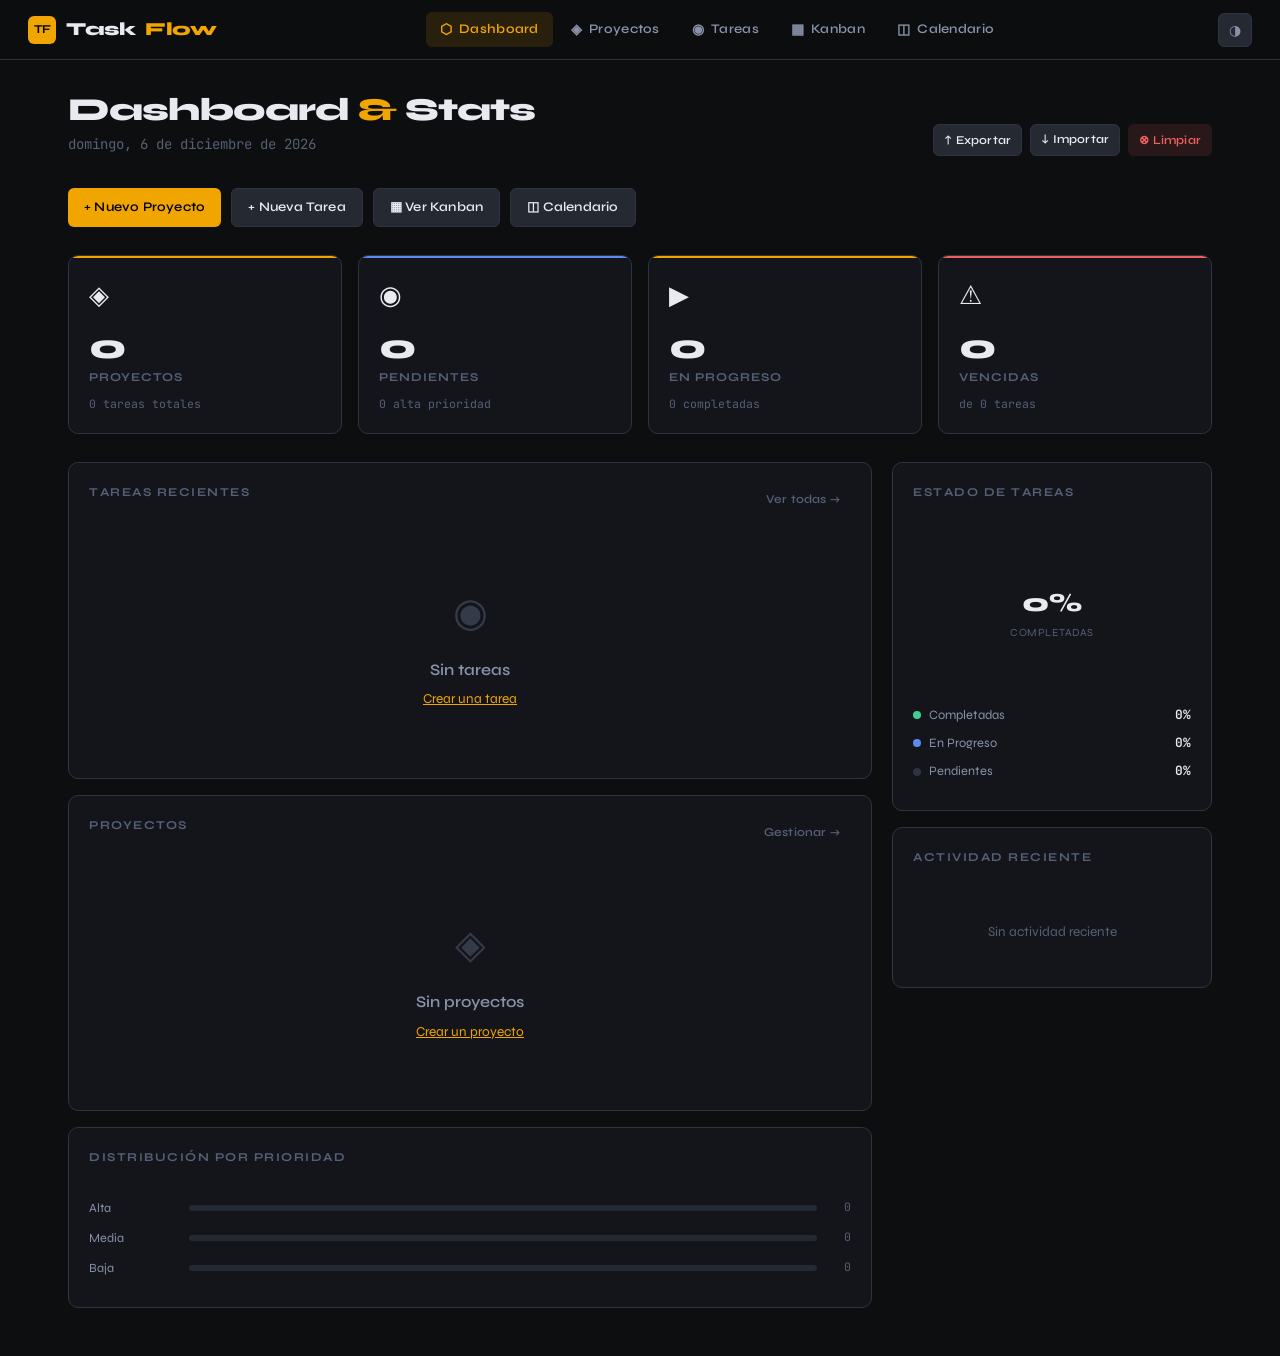
==== index.html @ 57b2a339 "Taskflow 1.0" ====
<!DOCTYPE html>
<html lang="es">
<head>
  <meta charset="UTF-8">
  <meta name="viewport" content="width=device-width, initial-scale=1.0">
  <title>TaskFlow — Dashboard</title>
  <link rel="stylesheet" href="taskflow.css">
  <style>
    .stat-grid { display: grid; grid-template-columns: repeat(4, 1fr); gap: 16px; margin-bottom: 28px; }
    .stat-card {
      background: var(--bg-1);
      border: 1px solid var(--border);
      border-radius: var(--radius);
      padding: 20px;
      position: relative;
      overflow: hidden;
      transition: border-color var(--transition), transform var(--transition);
      cursor: default;
    }
    .stat-card:hover { border-color: var(--border-light); transform: translateY(-2px); }
    .stat-card::before {
      content: '';
      position: absolute;
      top: 0; left: 0; right: 0;
      height: 2px;
    }
    .stat-card.accent::before { background: var(--accent); }
    .stat-card.green::before { background: var(--green); }
    .stat-card.blue::before { background: var(--blue); }
    .stat-card.red::before { background: var(--red); }
    .stat-icon {
      font-size: 1.6rem;
      margin-bottom: 12px;
      display: block;
    }
    .stat-value {
      font-size: 2.2rem;
      font-weight: 800;
      line-height: 1;
      margin-bottom: 4px;
      letter-spacing: -1px;
    }
    .stat-label {
      font-size: 0.75rem;
      color: var(--text-muted);
      text-transform: uppercase;
      letter-spacing: 1px;
      font-weight: 700;
    }
    .stat-sub {
      font-family: var(--font-mono);
      font-size: 0.72rem;
      color: var(--text-muted);
      margin-top: 8px;
    }

    .dashboard-grid {
      display: grid;
      grid-template-columns: 1fr 320px;
      gap: 20px;
      align-items: start;
    }

    .project-item {
      display: flex;
      align-items: center;
      gap: 14px;
      padding: 14px 0;
      border-bottom: 1px solid var(--border);
      cursor: pointer;
      transition: all var(--transition);
      border-radius: var(--radius-sm);
    }
    .project-item:last-child { border-bottom: none; }
    .project-item:hover .project-name { color: var(--accent); }

    .proj-dot {
      width: 10px; height: 10px;
      border-radius: 50%;
      flex-shrink: 0;
    }

    .project-info { flex: 1; min-width: 0; }
    .project-name { font-size: 0.9rem; font-weight: 600; margin-bottom: 6px; }
    .project-meta { display: flex; align-items: center; gap: 10px; }
    .project-pct {
      font-family: var(--font-mono);
      font-size: 0.78rem;
      font-weight: 500;
      color: var(--accent);
      flex-shrink: 0;
    }

    .activity-item {
      display: flex;
      gap: 12px;
      padding: 10px 0;
      border-bottom: 1px solid var(--border);
    }
    .activity-item:last-child { border-bottom: none; }
    .activity-dot {
      width: 7px; height: 7px;
      border-radius: 50%;
      background: var(--accent);
      margin-top: 6px;
      flex-shrink: 0;
    }
    .activity-dot.task { background: var(--blue); }
    .activity-dot.project { background: var(--green); }
    .activity-msg { font-size: 0.82rem; color: var(--text-secondary); flex: 1; }
    .activity-time { font-size: 0.72rem; font-family: var(--font-mono); color: var(--text-muted); margin-top: 2px; }

    .task-row {
      display: flex;
      align-items: center;
      gap: 12px;
      padding: 11px 14px;
      border-radius: var(--radius-sm);
      background: var(--bg-2);
      border: 1px solid var(--border);
      margin-bottom: 8px;
      cursor: pointer;
      transition: all var(--transition);
      text-decoration: none;
    }
    .task-row:hover { border-color: var(--border-light); background: var(--bg-3); }
    .task-row-title { font-size: 0.85rem; font-weight: 500; flex: 1; color: var(--text-primary); }
    .task-check {
      width: 16px; height: 16px;
      border: 2px solid var(--border-light);
      border-radius: 4px;
      flex-shrink: 0;
      cursor: pointer;
      transition: all var(--transition);
      background: none;
      display: flex; align-items: center; justify-content: center;
    }
    .task-check.done { background: var(--green); border-color: var(--green); color: #000; font-size: 0.6rem; }

    .donut-wrap {
      position: relative;
      display: flex;
      align-items: center;
      justify-content: center;
      margin: 12px auto;
    }
    .donut-center {
      position: absolute;
      text-align: center;
    }
    .donut-pct { font-size: 1.6rem; font-weight: 800; }
    .donut-sublabel { font-size: 0.68rem; color: var(--text-muted); text-transform: uppercase; letter-spacing: 0.5px; }

    .legend-item {
      display: flex;
      align-items: center;
      gap: 8px;
      font-size: 0.8rem;
      color: var(--text-secondary);
      margin-bottom: 8px;
    }
    .legend-dot { width: 8px; height: 8px; border-radius: 50%; flex-shrink: 0; }
    .legend-val { margin-left: auto; font-family: var(--font-mono); font-weight: 600; color: var(--text-primary); }

    .quick-actions {
      display: flex;
      gap: 10px;
      flex-wrap: wrap;
      margin-bottom: 28px;
    }

    .section-title {
      font-size: 0.75rem;
      font-weight: 700;
      letter-spacing: 1.5px;
      text-transform: uppercase;
      color: var(--text-muted);
      margin-bottom: 14px;
    }

    .bar-row {
      display: flex;
      align-items: center;
      gap: 10px;
      margin-bottom: 10px;
    }
    .bar-label { font-size: 0.78rem; color: var(--text-secondary); width: 90px; flex-shrink: 0; }
    .bar-track { flex: 1; height: 6px; background: var(--bg-3); border-radius: 100px; overflow: hidden; }
    .bar-fill { height: 100%; border-radius: 100px; transition: width 0.6s cubic-bezier(0.4,0,0.2,1); }
    .bar-val { font-size: 0.72rem; font-family: var(--font-mono); color: var(--text-muted); width: 24px; text-align: right; flex-shrink: 0; }

    @media (max-width: 900px) {
      .stat-grid { grid-template-columns: 1fr 1fr; }
      .dashboard-grid { grid-template-columns: 1fr; }
    }
    @media (max-width: 500px) {
      .stat-grid { grid-template-columns: 1fr; }
    }
  </style>
</head>
<body>
  <div id="navWrap"></div>

  <main class="main">
    <div class="container">
      <!-- Header -->
      <div class="page-header">
        <div>
          <h1 class="page-title">Dashboard <span>&</span> Stats</h1>
          <p class="page-subtitle" id="dateLabel"></p>
        </div>
        <div class="flex gap-8">
          <button class="btn btn-secondary btn-sm" id="exportBtn">↑ Exportar</button>
          <label class="btn btn-secondary btn-sm" style="cursor:pointer">↓ Importar<input type="file" id="importInput" accept=".json" class="hidden"></label>
          <button class="btn btn-danger btn-sm" id="clearBtn">⊗ Limpiar</button>
        </div>
      </div>

      <!-- Quick Actions -->
      <div class="quick-actions">
        <a href="projects.html" class="btn btn-primary">+ Nuevo Proyecto</a>
        <a href="tasks.html" class="btn btn-secondary">+ Nueva Tarea</a>
        <a href="kanban.html" class="btn btn-secondary">▦ Ver Kanban</a>
        <a href="calendar.html" class="btn btn-secondary">◫ Calendario</a>
      </div>

      <!-- Stats row -->
      <div class="stat-grid" id="statGrid"></div>

      <!-- Main Grid -->
      <div class="dashboard-grid">
        <!-- Left column -->
        <div>
          <!-- Active Tasks -->
          <div class="card mb-16">
            <div class="card-header">
              <span class="section-title">Tareas Recientes</span>
              <a href="tasks.html" class="btn btn-ghost btn-sm">Ver todas →</a>
            </div>
            <div id="tasksList"></div>
          </div>

          <!-- Projects Progress -->
          <div class="card mb-16">
            <div class="card-header">
              <span class="section-title">Proyectos</span>
              <a href="projects.html" class="btn btn-ghost btn-sm">Gestionar →</a>
            </div>
            <div id="projectsList"></div>
          </div>

          <!-- Stats by Priority -->
          <div class="card">
            <div class="card-header">
              <span class="section-title">Distribución por Prioridad</span>
            </div>
            <div id="priorityBars"></div>
          </div>
        </div>

        <!-- Right column -->
        <div>
          <!-- Donut chart -->
          <div class="card mb-16">
            <div class="card-header">
              <span class="section-title">Estado de Tareas</span>
            </div>
            <div class="donut-wrap" id="donutWrap">
              <svg width="160" height="160" id="donutSvg"></svg>
              <div class="donut-center">
                <div class="donut-pct" id="donutPct">0%</div>
                <div class="donut-sublabel">completadas</div>
              </div>
            </div>
            <div id="donutLegend"></div>
          </div>

          <!-- Activity feed -->
          <div class="card">
            <div class="card-header">
              <span class="section-title">Actividad Reciente</span>
            </div>
            <div id="activityFeed"></div>
          </div>
        </div>
      </div>
    </div>
  </main>

  <script src="taskflow.js"></script>
  <script>
    // ── Date ─────────────────────────────────────────────────────────────────
    document.getElementById('dateLabel').textContent =
      new Date().toLocaleDateString('es-MX', { weekday: 'long', year: 'numeric', month: 'long', day: 'numeric' });

    // ── Render Stats ─────────────────────────────────────────────────────────
    function renderStats() {
      const s = TF.getStats();
      const cards = [
        { icon: '◈', value: s.totalProjects, label: 'Proyectos', sub: `${s.totalTasks} tareas totales`, cls: 'accent' },
        { icon: '◉', value: s.pending, label: 'Pendientes', sub: `${s.highPriority} alta prioridad`, cls: 'blue' },
        { icon: '▶', value: s.progress, label: 'En Progreso', sub: `${s.done} completadas`, cls: 'accent' },
        { icon: '⚠', value: s.overdue, label: 'Vencidas', sub: `de ${s.totalTasks} tareas`, cls: 'red' },
      ];
      document.getElementById('statGrid').innerHTML = cards.map(c => `
        <div class="stat-card ${c.cls} fade-in">
          <span class="stat-icon">${c.icon}</span>
          <div class="stat-value">${c.value}</div>
          <div class="stat-label">${c.label}</div>
          <div class="stat-sub">${c.sub}</div>
        </div>
      `).join('');
    }

    // ── Render Donut ─────────────────────────────────────────────────────────
    function renderDonut() {
      const s = TF.getStats();
      const total = s.totalTasks;
      const segments = [
        { val: s.done, color: '#3ecf8e', label: 'Completadas' },
        { val: s.progress, color: '#5b8af0', label: 'En Progreso' },
        { val: s.pending, color: '#2e3340', label: 'Pendientes' },
      ];
      const pct = total ? Math.round((s.done / total) * 100) : 0;
      document.getElementById('donutPct').textContent = pct + '%';

      const svg = document.getElementById('donutSvg');
      const cx = 80, cy = 80, r = 60, stroke = 24;
      const circumference = 2 * Math.PI * r;
      let offset = -circumference * 0.25;
      let paths = '';

      segments.forEach(seg => {
        const frac = total ? seg.val / total : 0;
        const dash = frac * circumference;
        paths += `<circle cx="${cx}" cy="${cy}" r="${r}" fill="none" stroke="${seg.color}" stroke-width="${stroke}"
          stroke-dasharray="${dash} ${circumference - dash}" stroke-dashoffset="${-offset}"
          style="transition: stroke-dasharray 0.6s ease"/>`;
        offset += dash;
      });

      svg.innerHTML = paths + `<circle cx="${cx}" cy="${cy}" r="${r - stroke/2 - 2}" fill="var(--bg-1)"/>`;

      document.getElementById('donutLegend').innerHTML = segments.map(s => `
        <div class="legend-item">
          <span class="legend-dot" style="background:${s.color}"></span>
          <span>${s.label}</span>
          <span class="legend-val">${total ? Math.round((segments.find(x=>x.label===s.label).val/total)*100) : 0}%</span>
        </div>
      `).join('');
    }

    // ── Render Projects ───────────────────────────────────────────────────────
    function renderProjects() {
      const projects = TF.getProjects();
      const el = document.getElementById('projectsList');
      if (!projects.length) {
        el.innerHTML = `<div class="empty-state"><div class="empty-state-icon">◈</div><h3>Sin proyectos</h3><p><a href="projects.html" style="color:var(--accent)">Crear un proyecto</a></p></div>`;
        return;
      }
      el.innerHTML = projects.slice(0, 6).map(p => {
        const pct = TF.getProjectProgress(p.id);
        const tasks = TF.getTasksByProject(p.id);
        return `
          <div class="project-item" onclick="location.href='tasks.html?project=${p.id}'">
            <span class="proj-dot" style="background:${p.color}"></span>
            <div class="project-info">
              <div class="project-name">${p.name}</div>
              <div class="progress-bar"><div class="progress-fill" style="width:${pct}%;background:${p.color}"></div></div>
              <div class="project-meta" style="margin-top:4px">
                <span class="text-muted" style="font-size:0.72rem;font-family:var(--font-mono)">${tasks.length} tarea${tasks.length !== 1 ? 's' : ''}</span>
              </div>
            </div>
            <span class="project-pct">${pct}%</span>
          </div>`;
      }).join('');
    }

    // ── Render Tasks ─────────────────────────────────────────────────────────
    function renderTasks() {
      const tasks = TF.getTasks().slice(-8).reverse();
      const el = document.getElementById('tasksList');
      if (!tasks.length) {
        el.innerHTML = `<div class="empty-state"><div class="empty-state-icon">◉</div><h3>Sin tareas</h3><p><a href="tasks.html" style="color:var(--accent)">Crear una tarea</a></p></div>`;
        return;
      }
      el.innerHTML = tasks.map(t => {
        const done = t.status === 'done';
        const overdue = TF.isOverdue(t);
        return `
          <div class="task-row" onclick="location.href='tasks.html'">
            <div class="task-check ${done ? 'done' : ''}" onclick="toggleTask(event,'${t.id}')">${done ? '✓' : ''}</div>
            <span class="task-row-title" style="${done ? 'text-decoration:line-through;color:var(--text-muted)' : ''}">${t.title}</span>
            <span class="badge ${TF.priorityClass[t.priority]}">${TF.priorityLabel[t.priority]}</span>
            ${overdue ? '<span style="font-size:0.72rem;color:var(--red)">⚠ Vencida</span>' : ''}
          </div>`;
      }).join('');
    }

    // ── Render Priority Bars ─────────────────────────────────────────────────
    function renderPriorityBars() {
      const tasks = TF.getTasks();
      const total = tasks.length || 1;
      const high = tasks.filter(t => t.priority === 'high').length;
      const medium = tasks.filter(t => t.priority === 'medium').length;
      const low = tasks.filter(t => t.priority === 'low').length;
      const bars = [
        { label: 'Alta', val: high, color: 'var(--red)' },
        { label: 'Media', val: medium, color: 'var(--accent)' },
        { label: 'Baja', val: low, color: 'var(--green)' },
      ];
      document.getElementById('priorityBars').innerHTML = bars.map(b => `
        <div class="bar-row">
          <span class="bar-label">${b.label}</span>
          <div class="bar-track"><div class="bar-fill" style="width:${Math.round(b.val/total*100)}%;background:${b.color}"></div></div>
          <span class="bar-val">${b.val}</span>
        </div>
      `).join('');
    }

    // ── Render Activity ───────────────────────────────────────────────────────
    function renderActivity() {
      const activity = TF.getActivity().slice(0, 10);
      const el = document.getElementById('activityFeed');
      if (!activity.length) {
        el.innerHTML = `<div class="empty-state" style="padding:24px"><p>Sin actividad reciente</p></div>`;
        return;
      }
      el.innerHTML = activity.map(a => `
        <div class="activity-item">
          <span class="activity-dot ${a.type}"></span>
          <div>
            <div class="activity-msg">${a.message}</div>
            <div class="activity-time">${TF.timeAgo(a.timestamp)}</div>
          </div>
        </div>
      `).join('');
    }

    // ── Toggle Task ───────────────────────────────────────────────────────────
    function toggleTask(e, id) {
      e.stopPropagation();
      const task = TF.getTask(id);
      if (!task) return;
      TF.updateTask(id, { status: task.status === 'done' ? 'pending' : 'done' });
      renderAll();
    }

    // ── Export / Import ───────────────────────────────────────────────────────
    document.getElementById('exportBtn').addEventListener('click', () => {
      const blob = new Blob([TF.exportData()], { type: 'application/json' });
      const a = document.createElement('a');
      a.href = URL.createObjectURL(blob);
      a.download = `taskflow-${new Date().toISOString().split('T')[0]}.json`;
      a.click();
      showToast('Datos exportados', 'success');
    });

    document.getElementById('importInput').addEventListener('change', (e) => {
      const file = e.target.files[0];
      if (!file) return;
      const reader = new FileReader();
      reader.onload = (ev) => {
        try {
          TF.importData(ev.target.result);
          renderAll();
          showToast('Datos importados correctamente', 'success');
        } catch {
          showToast('Error al importar el archivo', 'error');
        }
      };
      reader.readAsText(file);
      e.target.value = '';
    });

    document.getElementById('clearBtn').addEventListener('click', async () => {
      const ok = await confirmDialog('Limpiar todos los datos', '¿Estás seguro? Esta acción no se puede deshacer.');
      if (!ok) return;
      TF.clearAll();
      renderAll();
      showToast('Datos eliminados', 'info');
    });

    // ── Render All ────────────────────────────────────────────────────────────
    function renderAll() {
      renderStats();
      renderDonut();
      renderProjects();
      renderTasks();
      renderPriorityBars();
      renderActivity();
    }

    renderAll();
  </script>
</body>
</html>
---- taskflow.css ----
@import url('https://fonts.googleapis.com/css2?family=Syne:wght@400;500;600;700;800&family=JetBrains+Mono:wght@300;400;500&display=swap');

:root {
  --bg-0: #0d0e10;
  --bg-1: #13151a;
  --bg-2: #1c1f27;
  --bg-3: #252932;
  --bg-4: #2e3340;
  --border: #2e3340;
  --border-light: #3d4455;
  --text-primary: #e8eaf0;
  --text-secondary: #8891a8;
  --text-muted: #555f75;
  --accent: #f0a500;
  --accent-dim: rgba(240,165,0,0.12);
  --accent-hover: #f5b830;
  --green: #3ecf8e;
  --green-dim: rgba(62,207,142,0.12);
  --red: #f06060;
  --red-dim: rgba(240,96,96,0.12);
  --blue: #5b8af0;
  --blue-dim: rgba(91,138,240,0.12);
  --purple: #a78bfa;
  --purple-dim: rgba(167,139,250,0.12);
  --radius: 10px;
  --radius-sm: 6px;
  --shadow: 0 4px 24px rgba(0,0,0,0.4);
  --shadow-sm: 0 2px 8px rgba(0,0,0,0.3);
  --transition: 0.18s cubic-bezier(0.4,0,0.2,1);
  --font-display: 'Syne', sans-serif;
  --font-mono: 'JetBrains Mono', monospace;
  --nav-h: 60px;
}

*, *::before, *::after { box-sizing: border-box; margin: 0; padding: 0; }

html { font-size: 16px; scroll-behavior: smooth; }

body {
  font-family: var(--font-display);
  background: var(--bg-0);
  color: var(--text-primary);
  min-height: 100vh;
  line-height: 1.6;
  overflow-x: hidden;
}

/* ─── NAV ─── */
.nav {
  position: fixed;
  top: 0; left: 0; right: 0;
  height: var(--nav-h);
  background: rgba(13,14,16,0.92);
  backdrop-filter: blur(12px);
  border-bottom: 1px solid var(--border);
  display: flex;
  align-items: center;
  justify-content: space-between;
  padding: 0 28px;
  z-index: 100;
  gap: 16px;
}

.nav-logo {
  font-size: 1.15rem;
  font-weight: 800;
  letter-spacing: -0.5px;
  display: flex;
  align-items: center;
  gap: 10px;
  text-decoration: none;
  color: var(--text-primary);
  flex-shrink: 0;
}

.nav-logo span { color: var(--accent); }

.nav-logo-icon {
  width: 28px; height: 28px;
  background: var(--accent);
  border-radius: 6px;
  display: flex; align-items: center; justify-content: center;
  font-size: 0.75rem; color: #000; font-weight: 700;
}

.nav-links {
  display: flex;
  align-items: center;
  gap: 4px;
  list-style: none;
  flex: 1;
  justify-content: center;
}

.nav-links a {
  text-decoration: none;
  font-size: 0.82rem;
  font-weight: 600;
  letter-spacing: 0.3px;
  color: var(--text-secondary);
  padding: 6px 14px;
  border-radius: var(--radius-sm);
  transition: color var(--transition), background var(--transition);
  display: flex;
  align-items: center;
  gap: 7px;
  white-space: nowrap;
}

.nav-links a:hover { color: var(--text-primary); background: var(--bg-3); }
.nav-links a.active { color: var(--accent); background: var(--accent-dim); }

.nav-links a .nav-icon { font-size: 0.9rem; }

.nav-right {
  display: flex;
  align-items: center;
  gap: 10px;
  flex-shrink: 0;
}

.theme-toggle {
  background: var(--bg-3);
  border: 1px solid var(--border);
  color: var(--text-secondary);
  width: 34px; height: 34px;
  border-radius: var(--radius-sm);
  cursor: pointer;
  font-size: 0.9rem;
  transition: all var(--transition);
  display: flex; align-items: center; justify-content: center;
}
.theme-toggle:hover { color: var(--accent); border-color: var(--accent); }

/* ─── MAIN ─── */
.main {
  padding-top: calc(var(--nav-h) + 32px);
  padding-bottom: 48px;
  min-height: 100vh;
}

.container {
  max-width: 1200px;
  margin: 0 auto;
  padding: 0 28px;
}

/* ─── PAGE HEADER ─── */
.page-header {
  margin-bottom: 32px;
  display: flex;
  align-items: flex-end;
  justify-content: space-between;
  gap: 16px;
  flex-wrap: wrap;
}

.page-title {
  font-size: 2rem;
  font-weight: 800;
  letter-spacing: -1px;
  line-height: 1.1;
}

.page-title span { color: var(--accent); }
.page-subtitle { font-size: 0.875rem; color: var(--text-muted); margin-top: 6px; font-family: var(--font-mono); }

/* ─── CARDS ─── */
.card {
  background: var(--bg-1);
  border: 1px solid var(--border);
  border-radius: var(--radius);
  padding: 20px;
  transition: border-color var(--transition);
}

.card:hover { border-color: var(--border-light); }

.card-header {
  display: flex;
  align-items: center;
  justify-content: space-between;
  margin-bottom: 16px;
  gap: 12px;
}

.card-title {
  font-size: 0.8rem;
  font-weight: 700;
  letter-spacing: 1.5px;
  text-transform: uppercase;
  color: var(--text-muted);
}

/* ─── BUTTONS ─── */
.btn {
  display: inline-flex;
  align-items: center;
  gap: 7px;
  padding: 8px 16px;
  border-radius: var(--radius-sm);
  font-family: var(--font-display);
  font-size: 0.82rem;
  font-weight: 600;
  cursor: pointer;
  border: none;
  transition: all var(--transition);
  letter-spacing: 0.2px;
  white-space: nowrap;
  text-decoration: none;
}

.btn-primary {
  background: var(--accent);
  color: #000;
}
.btn-primary:hover { background: var(--accent-hover); transform: translateY(-1px); box-shadow: 0 4px 16px rgba(240,165,0,0.3); }

.btn-secondary {
  background: var(--bg-3);
  color: var(--text-primary);
  border: 1px solid var(--border);
}
.btn-secondary:hover { border-color: var(--border-light); background: var(--bg-4); }

.btn-danger {
  background: var(--red-dim);
  color: var(--red);
  border: 1px solid transparent;
}
.btn-danger:hover { background: var(--red); color: #fff; }

.btn-ghost {
  background: transparent;
  color: var(--text-muted);
  border: 1px solid transparent;
}
.btn-ghost:hover { color: var(--text-primary); background: var(--bg-3); }

.btn-sm { padding: 5px 10px; font-size: 0.75rem; }
.btn-icon { padding: 6px; }

/* ─── BADGES ─── */
.badge {
  display: inline-flex;
  align-items: center;
  gap: 4px;
  padding: 3px 8px;
  border-radius: 100px;
  font-size: 0.72rem;
  font-weight: 700;
  letter-spacing: 0.5px;
  font-family: var(--font-mono);
}

.badge-high { background: var(--red-dim); color: var(--red); }
.badge-medium { background: var(--accent-dim); color: var(--accent); }
.badge-low { background: var(--green-dim); color: var(--green); }
.badge-pending { background: var(--bg-3); color: var(--text-muted); }
.badge-progress { background: var(--blue-dim); color: var(--blue); }
.badge-done { background: var(--green-dim); color: var(--green); }
.badge-blue { background: var(--blue-dim); color: var(--blue); }
.badge-purple { background: var(--purple-dim); color: var(--purple); }

/* ─── FORMS ─── */
.form-group {
  display: flex;
  flex-direction: column;
  gap: 6px;
  margin-bottom: 16px;
}

.form-label {
  font-size: 0.75rem;
  font-weight: 700;
  letter-spacing: 0.8px;
  text-transform: uppercase;
  color: var(--text-muted);
}

.form-input, .form-select, .form-textarea {
  background: var(--bg-2);
  border: 1px solid var(--border);
  border-radius: var(--radius-sm);
  color: var(--text-primary);
  font-family: var(--font-display);
  font-size: 0.88rem;
  padding: 10px 12px;
  transition: border-color var(--transition), box-shadow var(--transition);
  outline: none;
  width: 100%;
}

.form-input:focus, .form-select:focus, .form-textarea:focus {
  border-color: var(--accent);
  box-shadow: 0 0 0 3px rgba(240,165,0,0.1);
}

.form-select { cursor: pointer; }
.form-select option { background: var(--bg-2); }

.form-textarea {
  resize: vertical;
  min-height: 80px;
}

.form-row { display: grid; grid-template-columns: 1fr 1fr; gap: 16px; }
.form-row-3 { display: grid; grid-template-columns: 1fr 1fr 1fr; gap: 16px; }

/* ─── MODAL ─── */
.modal-overlay {
  position: fixed;
  inset: 0;
  background: rgba(0,0,0,0.7);
  backdrop-filter: blur(4px);
  z-index: 200;
  display: flex;
  align-items: center;
  justify-content: center;
  padding: 16px;
  opacity: 0;
  pointer-events: none;
  transition: opacity var(--transition);
}

.modal-overlay.open { opacity: 1; pointer-events: all; }

.modal {
  background: var(--bg-1);
  border: 1px solid var(--border-light);
  border-radius: var(--radius);
  padding: 28px;
  width: 100%;
  max-width: 520px;
  box-shadow: var(--shadow);
  transform: translateY(16px) scale(0.98);
  transition: transform var(--transition);
  max-height: 90vh;
  overflow-y: auto;
}

.modal-overlay.open .modal { transform: translateY(0) scale(1); }

.modal-header {
  display: flex;
  align-items: center;
  justify-content: space-between;
  margin-bottom: 24px;
}

.modal-title { font-size: 1.2rem; font-weight: 700; }
.modal-close {
  background: none; border: none; color: var(--text-muted);
  cursor: pointer; font-size: 1.2rem; padding: 4px;
  transition: color var(--transition);
}
.modal-close:hover { color: var(--text-primary); }

.modal-actions {
  display: flex;
  gap: 10px;
  justify-content: flex-end;
  margin-top: 24px;
  padding-top: 16px;
  border-top: 1px solid var(--border);
}

/* ─── EMPTY STATE ─── */
.empty-state {
  text-align: center;
  padding: 48px 24px;
  color: var(--text-muted);
}
.empty-state-icon { font-size: 2.5rem; margin-bottom: 12px; opacity: 0.5; }
.empty-state h3 { font-size: 1rem; font-weight: 600; margin-bottom: 6px; color: var(--text-secondary); }
.empty-state p { font-size: 0.85rem; }

/* ─── TOAST ─── */
.toast-container {
  position: fixed;
  bottom: 24px;
  right: 24px;
  z-index: 500;
  display: flex;
  flex-direction: column;
  gap: 8px;
}

.toast {
  background: var(--bg-2);
  border: 1px solid var(--border-light);
  border-radius: var(--radius-sm);
  padding: 12px 16px;
  font-size: 0.82rem;
  display: flex;
  align-items: center;
  gap: 10px;
  box-shadow: var(--shadow);
  animation: toastIn 0.2s ease;
  max-width: 300px;
}

.toast.success { border-left: 3px solid var(--green); }
.toast.error { border-left: 3px solid var(--red); }
.toast.info { border-left: 3px solid var(--accent); }

@keyframes toastIn {
  from { transform: translateX(16px); opacity: 0; }
  to { transform: translateX(0); opacity: 1; }
}

/* ─── SCROLLBAR ─── */
::-webkit-scrollbar { width: 5px; height: 5px; }
::-webkit-scrollbar-track { background: var(--bg-0); }
::-webkit-scrollbar-thumb { background: var(--border-light); border-radius: 10px; }
::-webkit-scrollbar-thumb:hover { background: var(--text-muted); }

/* ─── PROGRESS BAR ─── */
.progress-bar {
  height: 4px;
  background: var(--bg-3);
  border-radius: 100px;
  overflow: hidden;
}
.progress-fill {
  height: 100%;
  background: var(--accent);
  border-radius: 100px;
  transition: width 0.5s cubic-bezier(0.4,0,0.2,1);
}

/* ─── CONFIRM DIALOG ─── */
.confirm-overlay {
  position: fixed;
  inset: 0;
  background: rgba(0,0,0,0.7);
  z-index: 300;
  display: flex;
  align-items: center;
  justify-content: center;
  padding: 16px;
  opacity: 0;
  pointer-events: none;
  transition: opacity var(--transition);
}
.confirm-overlay.open { opacity: 1; pointer-events: all; }
.confirm-box {
  background: var(--bg-1);
  border: 1px solid var(--border-light);
  border-radius: var(--radius);
  padding: 24px;
  max-width: 360px;
  width: 100%;
  box-shadow: var(--shadow);
}
.confirm-title { font-size: 1rem; font-weight: 700; margin-bottom: 8px; }
.confirm-msg { font-size: 0.85rem; color: var(--text-secondary); margin-bottom: 20px; }
.confirm-actions { display: flex; gap: 10px; justify-content: flex-end; }

/* ─── UTILITY ─── */
.text-accent { color: var(--accent); }
.text-muted { color: var(--text-muted); }
.text-secondary { color: var(--text-secondary); }
.text-green { color: var(--green); }
.text-red { color: var(--red); }
.mono { font-family: var(--font-mono); }
.flex { display: flex; }
.flex-center { display: flex; align-items: center; }
.flex-between { display: flex; align-items: center; justify-content: space-between; }
.gap-8 { gap: 8px; }
.gap-12 { gap: 12px; }
.gap-16 { gap: 16px; }
.mb-8 { margin-bottom: 8px; }
.mb-16 { margin-bottom: 16px; }
.mb-24 { margin-bottom: 24px; }
.mt-8 { margin-top: 8px; }
.w-full { width: 100%; }
.hidden { display: none !important; }

/* ─── GRID LAYOUTS ─── */
.grid-2 { display: grid; grid-template-columns: 1fr 1fr; gap: 16px; }
.grid-3 { display: grid; grid-template-columns: 1fr 1fr 1fr; gap: 16px; }
.grid-4 { display: grid; grid-template-columns: repeat(4,1fr); gap: 16px; }

/* ─── DIVIDER ─── */
.divider { height: 1px; background: var(--border); margin: 20px 0; }

/* ─── SEARCH ─── */
.search-wrap {
  position: relative;
}
.search-icon {
  position: absolute;
  left: 10px; top: 50%;
  transform: translateY(-50%);
  color: var(--text-muted);
  font-size: 0.85rem;
  pointer-events: none;
}
.search-input {
  padding-left: 32px !important;
}

/* ─── ANIMATIONS ─── */
@keyframes fadeIn {
  from { opacity: 0; transform: translateY(8px); }
  to { opacity: 1; transform: translateY(0); }
}
.fade-in { animation: fadeIn 0.25s ease; }

@keyframes spin {
  to { transform: rotate(360deg); }
}

/* ─── RESPONSIVE ─── */
@media (max-width: 768px) {
  .container { padding: 0 16px; }
  .page-title { font-size: 1.5rem; }
  .grid-2, .grid-3, .grid-4 { grid-template-columns: 1fr; }
  .form-row, .form-row-3 { grid-template-columns: 1fr; }
  .nav-links { display: none; }
  .main { padding-top: calc(var(--nav-h) + 20px); }
}
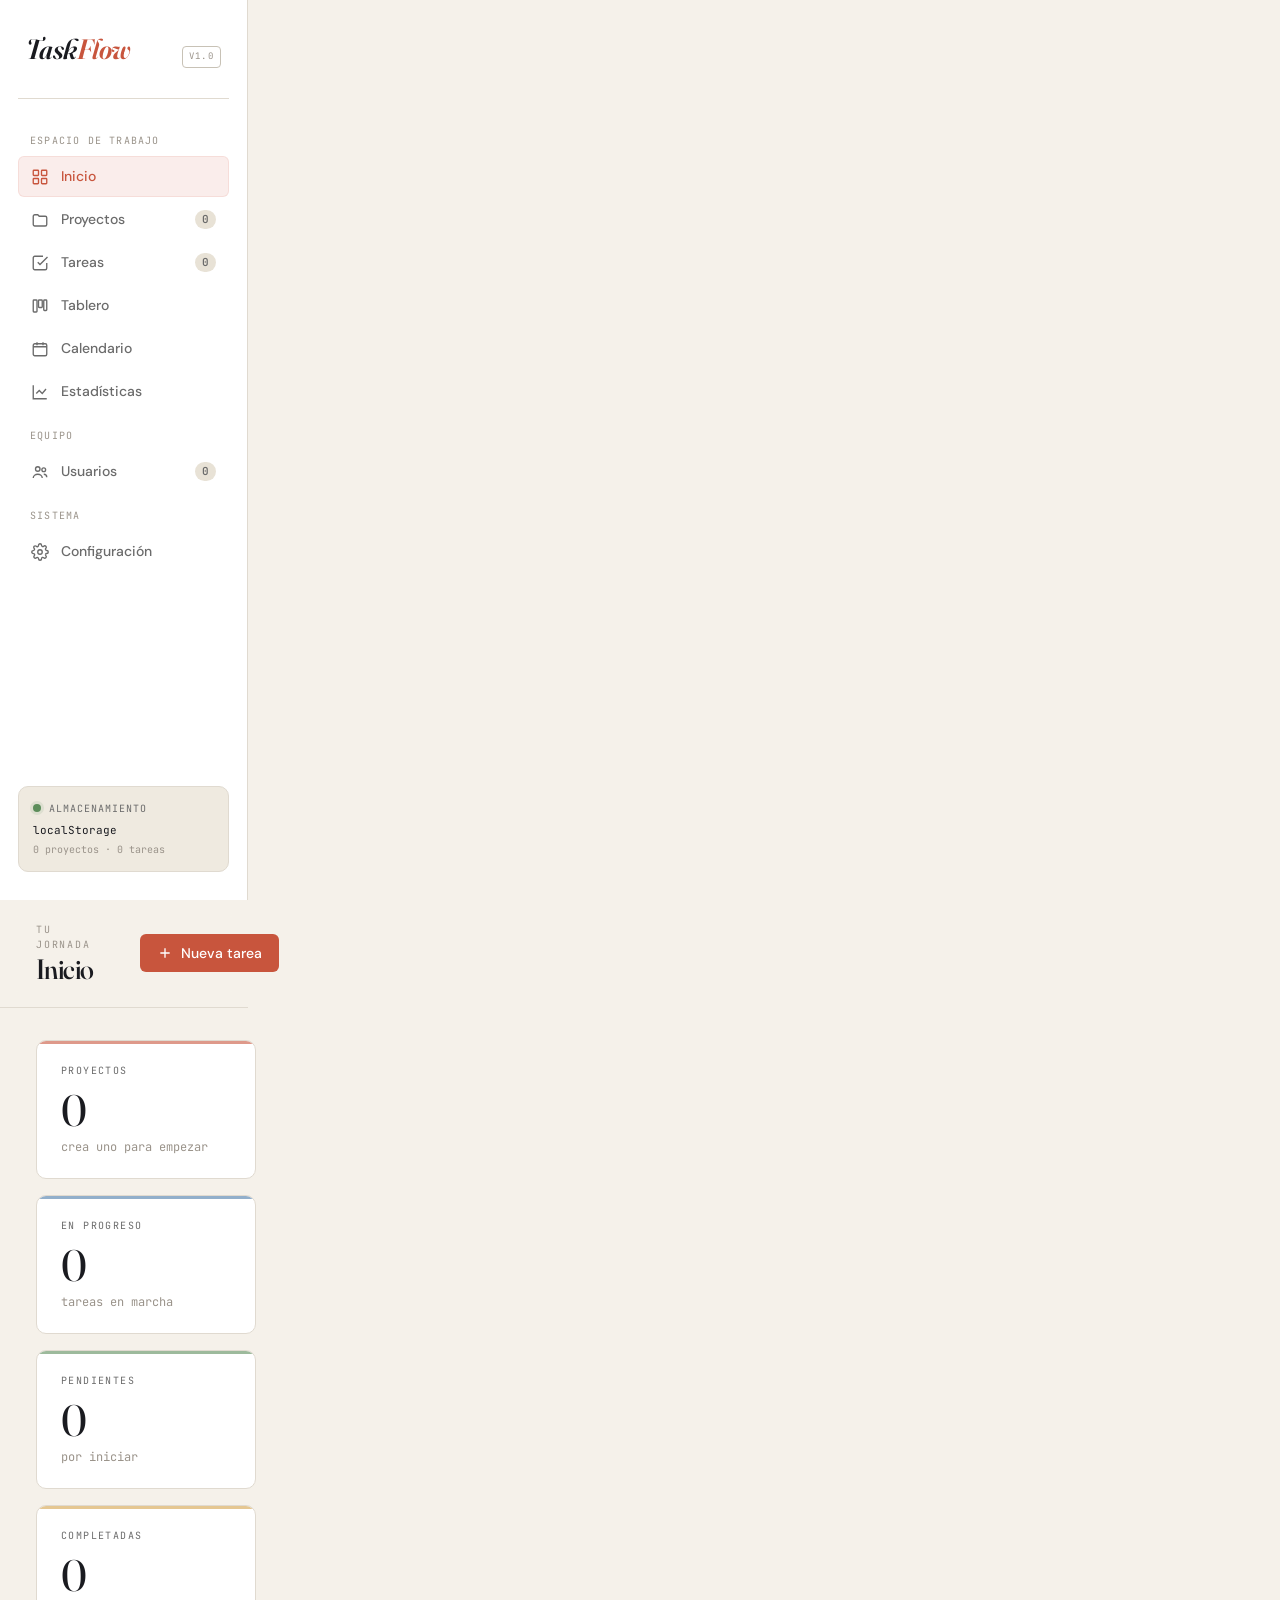
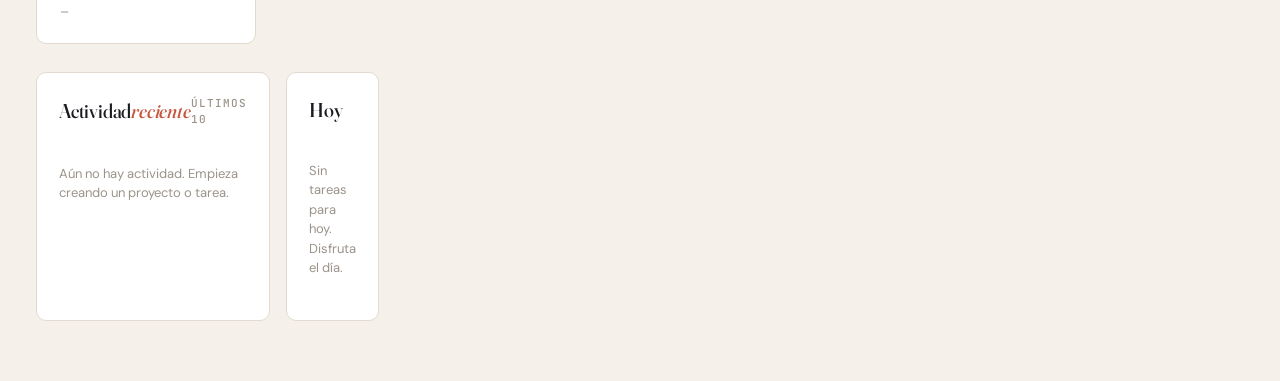
==== commit 9a9d46ab: "Taskflow 2.0" ====
--- a/index.html
+++ b/index.html
@@ -1,497 +1,41 @@
 <!DOCTYPE html>
-<html lang="es">
+<html lang="es" data-theme="light" data-page="dashboard">
 <head>
-  <meta charset="UTF-8">
-  <meta name="viewport" content="width=device-width, initial-scale=1.0">
-  <title>TaskFlow — Dashboard</title>
-  <link rel="stylesheet" href="taskflow.css">
-  <style>
-    .stat-grid { display: grid; grid-template-columns: repeat(4, 1fr); gap: 16px; margin-bottom: 28px; }
-    .stat-card {
-      background: var(--bg-1);
-      border: 1px solid var(--border);
-      border-radius: var(--radius);
-      padding: 20px;
-      position: relative;
-      overflow: hidden;
-      transition: border-color var(--transition), transform var(--transition);
-      cursor: default;
-    }
-    .stat-card:hover { border-color: var(--border-light); transform: translateY(-2px); }
-    .stat-card::before {
-      content: '';
-      position: absolute;
-      top: 0; left: 0; right: 0;
-      height: 2px;
-    }
-    .stat-card.accent::before { background: var(--accent); }
-    .stat-card.green::before { background: var(--green); }
-    .stat-card.blue::before { background: var(--blue); }
-    .stat-card.red::before { background: var(--red); }
-    .stat-icon {
-      font-size: 1.6rem;
-      margin-bottom: 12px;
-      display: block;
-    }
-    .stat-value {
-      font-size: 2.2rem;
-      font-weight: 800;
-      line-height: 1;
-      margin-bottom: 4px;
-      letter-spacing: -1px;
-    }
-    .stat-label {
-      font-size: 0.75rem;
-      color: var(--text-muted);
-      text-transform: uppercase;
-      letter-spacing: 1px;
-      font-weight: 700;
-    }
-    .stat-sub {
-      font-family: var(--font-mono);
-      font-size: 0.72rem;
-      color: var(--text-muted);
-      margin-top: 8px;
-    }
-
-    .dashboard-grid {
-      display: grid;
-      grid-template-columns: 1fr 320px;
-      gap: 20px;
-      align-items: start;
-    }
-
-    .project-item {
-      display: flex;
-      align-items: center;
-      gap: 14px;
-      padding: 14px 0;
-      border-bottom: 1px solid var(--border);
-      cursor: pointer;
-      transition: all var(--transition);
-      border-radius: var(--radius-sm);
-    }
-    .project-item:last-child { border-bottom: none; }
-    .project-item:hover .project-name { color: var(--accent); }
-
-    .proj-dot {
-      width: 10px; height: 10px;
-      border-radius: 50%;
-      flex-shrink: 0;
-    }
-
-    .project-info { flex: 1; min-width: 0; }
-    .project-name { font-size: 0.9rem; font-weight: 600; margin-bottom: 6px; }
-    .project-meta { display: flex; align-items: center; gap: 10px; }
-    .project-pct {
-      font-family: var(--font-mono);
-      font-size: 0.78rem;
-      font-weight: 500;
-      color: var(--accent);
-      flex-shrink: 0;
-    }
-
-    .activity-item {
-      display: flex;
-      gap: 12px;
-      padding: 10px 0;
-      border-bottom: 1px solid var(--border);
-    }
-    .activity-item:last-child { border-bottom: none; }
-    .activity-dot {
-      width: 7px; height: 7px;
-      border-radius: 50%;
-      background: var(--accent);
-      margin-top: 6px;
-      flex-shrink: 0;
-    }
-    .activity-dot.task { background: var(--blue); }
-    .activity-dot.project { background: var(--green); }
-    .activity-msg { font-size: 0.82rem; color: var(--text-secondary); flex: 1; }
-    .activity-time { font-size: 0.72rem; font-family: var(--font-mono); color: var(--text-muted); margin-top: 2px; }
-
-    .task-row {
-      display: flex;
-      align-items: center;
-      gap: 12px;
-      padding: 11px 14px;
-      border-radius: var(--radius-sm);
-      background: var(--bg-2);
-      border: 1px solid var(--border);
-      margin-bottom: 8px;
-      cursor: pointer;
-      transition: all var(--transition);
-      text-decoration: none;
-    }
-    .task-row:hover { border-color: var(--border-light); background: var(--bg-3); }
-    .task-row-title { font-size: 0.85rem; font-weight: 500; flex: 1; color: var(--text-primary); }
-    .task-check {
-      width: 16px; height: 16px;
-      border: 2px solid var(--border-light);
-      border-radius: 4px;
-      flex-shrink: 0;
-      cursor: pointer;
-      transition: all var(--transition);
-      background: none;
-      display: flex; align-items: center; justify-content: center;
-    }
-    .task-check.done { background: var(--green); border-color: var(--green); color: #000; font-size: 0.6rem; }
-
-    .donut-wrap {
-      position: relative;
-      display: flex;
-      align-items: center;
-      justify-content: center;
-      margin: 12px auto;
-    }
-    .donut-center {
-      position: absolute;
-      text-align: center;
-    }
-    .donut-pct { font-size: 1.6rem; font-weight: 800; }
-    .donut-sublabel { font-size: 0.68rem; color: var(--text-muted); text-transform: uppercase; letter-spacing: 0.5px; }
-
-    .legend-item {
-      display: flex;
-      align-items: center;
-      gap: 8px;
-      font-size: 0.8rem;
-      color: var(--text-secondary);
-      margin-bottom: 8px;
-    }
-    .legend-dot { width: 8px; height: 8px; border-radius: 50%; flex-shrink: 0; }
-    .legend-val { margin-left: auto; font-family: var(--font-mono); font-weight: 600; color: var(--text-primary); }
-
-    .quick-actions {
-      display: flex;
-      gap: 10px;
-      flex-wrap: wrap;
-      margin-bottom: 28px;
-    }
-
-    .section-title {
-      font-size: 0.75rem;
-      font-weight: 700;
-      letter-spacing: 1.5px;
-      text-transform: uppercase;
-      color: var(--text-muted);
-      margin-bottom: 14px;
-    }
-
-    .bar-row {
-      display: flex;
-      align-items: center;
-      gap: 10px;
-      margin-bottom: 10px;
-    }
-    .bar-label { font-size: 0.78rem; color: var(--text-secondary); width: 90px; flex-shrink: 0; }
-    .bar-track { flex: 1; height: 6px; background: var(--bg-3); border-radius: 100px; overflow: hidden; }
-    .bar-fill { height: 100%; border-radius: 100px; transition: width 0.6s cubic-bezier(0.4,0,0.2,1); }
-    .bar-val { font-size: 0.72rem; font-family: var(--font-mono); color: var(--text-muted); width: 24px; text-align: right; flex-shrink: 0; }
-
-    @media (max-width: 900px) {
-      .stat-grid { grid-template-columns: 1fr 1fr; }
-      .dashboard-grid { grid-template-columns: 1fr; }
-    }
-    @media (max-width: 500px) {
-      .stat-grid { grid-template-columns: 1fr; }
-    }
-  </style>
+<meta charset="UTF-8">
+<meta name="viewport" content="width=device-width, initial-scale=1.0">
+<title>Inicio — TaskFlow</title>
+<link rel="preconnect" href="https://fonts.googleapis.com">
+<link rel="preconnect" href="https://fonts.gstatic.com" crossorigin>
+<link href="https://fonts.googleapis.com/css2?family=Fraunces:ital,opsz,wght@0,9..144,300..900;1,9..144,300..900&family=DM+Sans:opsz,wght@9..40,300..700&family=JetBrains+Mono:wght@400;500&display=swap" rel="stylesheet">
+<link rel="stylesheet" href="css/styles.css">
 </head>
 <body>
-  <div id="navWrap"></div>
 
+<div class="app" id="app">
+  <!-- Sidebar inyectado por ui.js -->
   <main class="main">
-    <div class="container">
-      <!-- Header -->
-      <div class="page-header">
-        <div>
-          <h1 class="page-title">Dashboard <span>&</span> Stats</h1>
-          <p class="page-subtitle" id="dateLabel"></p>
+    <div id="topbar-mount"></div>
+    <div class="content">
+      <div class="stat-grid" id="stat-grid"></div>
+      <div class="dashboard-grid">
+        <div class="card">
+          <div class="section-title">
+            Actividad <em>reciente</em>
+            <span style="font-family:var(--font-mono); font-size:11px; color:var(--text-soft); text-transform:uppercase; letter-spacing:0.1em;">últimos 10</span>
+          </div>
+          <ul class="activity-list" id="activity-list"></ul>
         </div>
-        <div class="flex gap-8">
-          <button class="btn btn-secondary btn-sm" id="exportBtn">↑ Exportar</button>
-          <label class="btn btn-secondary btn-sm" style="cursor:pointer">↓ Importar<input type="file" id="importInput" accept=".json" class="hidden"></label>
-          <button class="btn btn-danger btn-sm" id="clearBtn">⊗ Limpiar</button>
-        </div>
-      </div>
-
-      <!-- Quick Actions -->
-      <div class="quick-actions">
-        <a href="projects.html" class="btn btn-primary">+ Nuevo Proyecto</a>
-        <a href="tasks.html" class="btn btn-secondary">+ Nueva Tarea</a>
-        <a href="kanban.html" class="btn btn-secondary">▦ Ver Kanban</a>
-        <a href="calendar.html" class="btn btn-secondary">◫ Calendario</a>
-      </div>
-
-      <!-- Stats row -->
-      <div class="stat-grid" id="statGrid"></div>
-
-      <!-- Main Grid -->
-      <div class="dashboard-grid">
-        <!-- Left column -->
-        <div>
-          <!-- Active Tasks -->
-          <div class="card mb-16">
-            <div class="card-header">
-              <span class="section-title">Tareas Recientes</span>
-              <a href="tasks.html" class="btn btn-ghost btn-sm">Ver todas →</a>
-            </div>
-            <div id="tasksList"></div>
-          </div>
-
-          <!-- Projects Progress -->
-          <div class="card mb-16">
-            <div class="card-header">
-              <span class="section-title">Proyectos</span>
-              <a href="projects.html" class="btn btn-ghost btn-sm">Gestionar →</a>
-            </div>
-            <div id="projectsList"></div>
-          </div>
-
-          <!-- Stats by Priority -->
-          <div class="card">
-            <div class="card-header">
-              <span class="section-title">Distribución por Prioridad</span>
-            </div>
-            <div id="priorityBars"></div>
-          </div>
-        </div>
-
-        <!-- Right column -->
-        <div>
-          <!-- Donut chart -->
-          <div class="card mb-16">
-            <div class="card-header">
-              <span class="section-title">Estado de Tareas</span>
-            </div>
-            <div class="donut-wrap" id="donutWrap">
-              <svg width="160" height="160" id="donutSvg"></svg>
-              <div class="donut-center">
-                <div class="donut-pct" id="donutPct">0%</div>
-                <div class="donut-sublabel">completadas</div>
-              </div>
-            </div>
-            <div id="donutLegend"></div>
-          </div>
-
-          <!-- Activity feed -->
-          <div class="card">
-            <div class="card-header">
-              <span class="section-title">Actividad Reciente</span>
-            </div>
-            <div id="activityFeed"></div>
-          </div>
+        <div class="card">
+          <div class="section-title">Hoy</div>
+          <div id="today-tasks"></div>
         </div>
       </div>
     </div>
   </main>
+</div>
 
-  <script src="taskflow.js"></script>
-  <script>
-    // ── Date ─────────────────────────────────────────────────────────────────
-    document.getElementById('dateLabel').textContent =
-      new Date().toLocaleDateString('es-MX', { weekday: 'long', year: 'numeric', month: 'long', day: 'numeric' });
-
-    // ── Render Stats ─────────────────────────────────────────────────────────
-    function renderStats() {
-      const s = TF.getStats();
-      const cards = [
-        { icon: '◈', value: s.totalProjects, label: 'Proyectos', sub: `${s.totalTasks} tareas totales`, cls: 'accent' },
-        { icon: '◉', value: s.pending, label: 'Pendientes', sub: `${s.highPriority} alta prioridad`, cls: 'blue' },
-        { icon: '▶', value: s.progress, label: 'En Progreso', sub: `${s.done} completadas`, cls: 'accent' },
-        { icon: '⚠', value: s.overdue, label: 'Vencidas', sub: `de ${s.totalTasks} tareas`, cls: 'red' },
-      ];
-      document.getElementById('statGrid').innerHTML = cards.map(c => `
-        <div class="stat-card ${c.cls} fade-in">
-          <span class="stat-icon">${c.icon}</span>
-          <div class="stat-value">${c.value}</div>
-          <div class="stat-label">${c.label}</div>
-          <div class="stat-sub">${c.sub}</div>
-        </div>
-      `).join('');
-    }
-
-    // ── Render Donut ─────────────────────────────────────────────────────────
-    function renderDonut() {
-      const s = TF.getStats();
-      const total = s.totalTasks;
-      const segments = [
-        { val: s.done, color: '#3ecf8e', label: 'Completadas' },
-        { val: s.progress, color: '#5b8af0', label: 'En Progreso' },
-        { val: s.pending, color: '#2e3340', label: 'Pendientes' },
-      ];
-      const pct = total ? Math.round((s.done / total) * 100) : 0;
-      document.getElementById('donutPct').textContent = pct + '%';
-
-      const svg = document.getElementById('donutSvg');
-      const cx = 80, cy = 80, r = 60, stroke = 24;
-      const circumference = 2 * Math.PI * r;
-      let offset = -circumference * 0.25;
-      let paths = '';
-
-      segments.forEach(seg => {
-        const frac = total ? seg.val / total : 0;
-        const dash = frac * circumference;
-        paths += `<circle cx="${cx}" cy="${cy}" r="${r}" fill="none" stroke="${seg.color}" stroke-width="${stroke}"
-          stroke-dasharray="${dash} ${circumference - dash}" stroke-dashoffset="${-offset}"
-          style="transition: stroke-dasharray 0.6s ease"/>`;
-        offset += dash;
-      });
-
-      svg.innerHTML = paths + `<circle cx="${cx}" cy="${cy}" r="${r - stroke/2 - 2}" fill="var(--bg-1)"/>`;
-
-      document.getElementById('donutLegend').innerHTML = segments.map(s => `
-        <div class="legend-item">
-          <span class="legend-dot" style="background:${s.color}"></span>
-          <span>${s.label}</span>
-          <span class="legend-val">${total ? Math.round((segments.find(x=>x.label===s.label).val/total)*100) : 0}%</span>
-        </div>
-      `).join('');
-    }
-
-    // ── Render Projects ───────────────────────────────────────────────────────
-    function renderProjects() {
-      const projects = TF.getProjects();
-      const el = document.getElementById('projectsList');
-      if (!projects.length) {
-        el.innerHTML = `<div class="empty-state"><div class="empty-state-icon">◈</div><h3>Sin proyectos</h3><p><a href="projects.html" style="color:var(--accent)">Crear un proyecto</a></p></div>`;
-        return;
-      }
-      el.innerHTML = projects.slice(0, 6).map(p => {
-        const pct = TF.getProjectProgress(p.id);
-        const tasks = TF.getTasksByProject(p.id);
-        return `
-          <div class="project-item" onclick="location.href='tasks.html?project=${p.id}'">
-            <span class="proj-dot" style="background:${p.color}"></span>
-            <div class="project-info">
-              <div class="project-name">${p.name}</div>
-              <div class="progress-bar"><div class="progress-fill" style="width:${pct}%;background:${p.color}"></div></div>
-              <div class="project-meta" style="margin-top:4px">
-                <span class="text-muted" style="font-size:0.72rem;font-family:var(--font-mono)">${tasks.length} tarea${tasks.length !== 1 ? 's' : ''}</span>
-              </div>
-            </div>
-            <span class="project-pct">${pct}%</span>
-          </div>`;
-      }).join('');
-    }
-
-    // ── Render Tasks ─────────────────────────────────────────────────────────
-    function renderTasks() {
-      const tasks = TF.getTasks().slice(-8).reverse();
-      const el = document.getElementById('tasksList');
-      if (!tasks.length) {
-        el.innerHTML = `<div class="empty-state"><div class="empty-state-icon">◉</div><h3>Sin tareas</h3><p><a href="tasks.html" style="color:var(--accent)">Crear una tarea</a></p></div>`;
-        return;
-      }
-      el.innerHTML = tasks.map(t => {
-        const done = t.status === 'done';
-        const overdue = TF.isOverdue(t);
-        return `
-          <div class="task-row" onclick="location.href='tasks.html'">
-            <div class="task-check ${done ? 'done' : ''}" onclick="toggleTask(event,'${t.id}')">${done ? '✓' : ''}</div>
-            <span class="task-row-title" style="${done ? 'text-decoration:line-through;color:var(--text-muted)' : ''}">${t.title}</span>
-            <span class="badge ${TF.priorityClass[t.priority]}">${TF.priorityLabel[t.priority]}</span>
-            ${overdue ? '<span style="font-size:0.72rem;color:var(--red)">⚠ Vencida</span>' : ''}
-          </div>`;
-      }).join('');
-    }
-
-    // ── Render Priority Bars ─────────────────────────────────────────────────
-    function renderPriorityBars() {
-      const tasks = TF.getTasks();
-      const total = tasks.length || 1;
-      const high = tasks.filter(t => t.priority === 'high').length;
-      const medium = tasks.filter(t => t.priority === 'medium').length;
-      const low = tasks.filter(t => t.priority === 'low').length;
-      const bars = [
-        { label: 'Alta', val: high, color: 'var(--red)' },
-        { label: 'Media', val: medium, color: 'var(--accent)' },
-        { label: 'Baja', val: low, color: 'var(--green)' },
-      ];
-      document.getElementById('priorityBars').innerHTML = bars.map(b => `
-        <div class="bar-row">
-          <span class="bar-label">${b.label}</span>
-          <div class="bar-track"><div class="bar-fill" style="width:${Math.round(b.val/total*100)}%;background:${b.color}"></div></div>
-          <span class="bar-val">${b.val}</span>
-        </div>
-      `).join('');
-    }
-
-    // ── Render Activity ───────────────────────────────────────────────────────
-    function renderActivity() {
-      const activity = TF.getActivity().slice(0, 10);
-      const el = document.getElementById('activityFeed');
-      if (!activity.length) {
-        el.innerHTML = `<div class="empty-state" style="padding:24px"><p>Sin actividad reciente</p></div>`;
-        return;
-      }
-      el.innerHTML = activity.map(a => `
-        <div class="activity-item">
-          <span class="activity-dot ${a.type}"></span>
-          <div>
-            <div class="activity-msg">${a.message}</div>
-            <div class="activity-time">${TF.timeAgo(a.timestamp)}</div>
-          </div>
-        </div>
-      `).join('');
-    }
-
-    // ── Toggle Task ───────────────────────────────────────────────────────────
-    function toggleTask(e, id) {
-      e.stopPropagation();
-      const task = TF.getTask(id);
-      if (!task) return;
-      TF.updateTask(id, { status: task.status === 'done' ? 'pending' : 'done' });
-      renderAll();
-    }
-
-    // ── Export / Import ───────────────────────────────────────────────────────
-    document.getElementById('exportBtn').addEventListener('click', () => {
-      const blob = new Blob([TF.exportData()], { type: 'application/json' });
-      const a = document.createElement('a');
-      a.href = URL.createObjectURL(blob);
-      a.download = `taskflow-${new Date().toISOString().split('T')[0]}.json`;
-      a.click();
-      showToast('Datos exportados', 'success');
-    });
-
-    document.getElementById('importInput').addEventListener('change', (e) => {
-      const file = e.target.files[0];
-      if (!file) return;
-      const reader = new FileReader();
-      reader.onload = (ev) => {
-        try {
-          TF.importData(ev.target.result);
-          renderAll();
-          showToast('Datos importados correctamente', 'success');
-        } catch {
-          showToast('Error al importar el archivo', 'error');
-        }
-      };
-      reader.readAsText(file);
-      e.target.value = '';
-    });
-
-    document.getElementById('clearBtn').addEventListener('click', async () => {
-      const ok = await confirmDialog('Limpiar todos los datos', '¿Estás seguro? Esta acción no se puede deshacer.');
-      if (!ok) return;
-      TF.clearAll();
-      renderAll();
-      showToast('Datos eliminados', 'info');
-    });
-
-    // ── Render All ────────────────────────────────────────────────────────────
-    function renderAll() {
-      renderStats();
-      renderDonut();
-      renderProjects();
-      renderTasks();
-      renderPriorityBars();
-      renderActivity();
-    }
-
-    renderAll();
-  </script>
+<script src="js/store.js"></script>
+<script src="js/ui.js"></script>
+<script src="js/dashboard.js"></script>
 </body>
 </html>
--- a/css/styles.css
+++ b/css/styles.css
@@ -0,0 +1,1352 @@
+/* ============================================
+   TaskFlow — Estilos compartidos
+   Diseño editorial cálido con acentos terracota
+   ============================================ */
+
+:root {
+  --bg: #F5F1EA;
+  --surface: #FFFFFF;
+  --surface-2: #EFEAE0;
+  --surface-3: #E8E2D6;
+  --text: #1A1B20;
+  --text-muted: #6B6B6B;
+  --text-soft: #9A938A;
+  --border: #E0DAD0;
+  --border-strong: #C8C2B6;
+  --accent: #C8553D;
+  --accent-hover: #B0432D;
+  --accent-soft: rgba(200, 85, 61, 0.1);
+  --success: #5C8D5A;
+  --success-soft: rgba(92, 141, 90, 0.12);
+  --warning: #D4A24A;
+  --warning-soft: rgba(212, 162, 74, 0.12);
+  --danger: #B8473D;
+  --danger-soft: rgba(184, 71, 61, 0.12);
+  --info: #4A7BA8;
+  --info-soft: rgba(74, 123, 168, 0.12);
+  --shadow-sm: 0 1px 2px rgba(26, 27, 32, 0.04);
+  --shadow: 0 2px 12px rgba(26, 27, 32, 0.06);
+  --shadow-lg: 0 12px 36px rgba(26, 27, 32, 0.10);
+  --radius: 10px;
+  --radius-sm: 6px;
+  --radius-lg: 14px;
+  --font-display: 'Fraunces', Georgia, serif;
+  --font-body: 'DM Sans', system-ui, -apple-system, sans-serif;
+  --font-mono: 'JetBrains Mono', ui-monospace, monospace;
+  --transition: 200ms cubic-bezier(0.4, 0, 0.2, 1);
+}
+
+[data-theme="dark"] {
+  --bg: #16171C;
+  --surface: #22242C;
+  --surface-2: #2A2D36;
+  --surface-3: #343742;
+  --text: #F5F1EA;
+  --text-muted: #A8A39A;
+  --text-soft: #6A6760;
+  --border: #353844;
+  --border-strong: #454956;
+  --accent: #E89178;
+  --accent-hover: #F0A088;
+  --accent-soft: rgba(232, 145, 120, 0.15);
+  --success: #82B280;
+  --success-soft: rgba(130, 178, 128, 0.15);
+  --warning: #E8C485;
+  --warning-soft: rgba(232, 196, 133, 0.15);
+  --danger: #D27068;
+  --danger-soft: rgba(210, 112, 104, 0.15);
+  --info: #7AAACE;
+  --info-soft: rgba(122, 170, 206, 0.15);
+  --shadow-sm: 0 1px 2px rgba(0, 0, 0, 0.2);
+  --shadow: 0 2px 12px rgba(0, 0, 0, 0.3);
+  --shadow-lg: 0 12px 36px rgba(0, 0, 0, 0.5);
+}
+
+* { box-sizing: border-box; margin: 0; padding: 0; }
+
+html, body {
+  height: 100%;
+  font-family: var(--font-body);
+  font-size: 15px;
+  line-height: 1.5;
+  color: var(--text);
+  background: var(--bg);
+  -webkit-font-smoothing: antialiased;
+  -moz-osx-font-smoothing: grayscale;
+  transition: background var(--transition), color var(--transition);
+}
+
+body {
+  background-image: radial-gradient(circle at 1px 1px, var(--text-soft) 0.5px, transparent 0);
+  background-size: 24px 24px;
+  background-attachment: fixed;
+  background-color: var(--bg);
+  background-blend-mode: soft-light;
+}
+
+[data-theme="dark"] body {
+  background-image: radial-gradient(circle at 1px 1px, rgba(255,255,255,0.025) 0.5px, transparent 0);
+}
+
+::selection { background: var(--accent-soft); color: var(--accent); }
+
+button { font-family: inherit; cursor: pointer; border: none; background: none; color: inherit; }
+input, textarea, select { font-family: inherit; font-size: inherit; color: inherit; }
+a { color: inherit; text-decoration: none; }
+
+/* ============================================
+   Layout
+   ============================================ */
+.app {
+  display: grid;
+  grid-template-columns: 248px 1fr;
+  min-height: 100vh;
+}
+
+/* Sidebar */
+.sidebar {
+  background: var(--surface);
+  border-right: 1px solid var(--border);
+  padding: 28px 18px;
+  display: flex;
+  flex-direction: column;
+  position: sticky;
+  top: 0;
+  height: 100vh;
+  z-index: 10;
+}
+
+.brand {
+  display: flex;
+  align-items: baseline;
+  gap: 6px;
+  padding: 0 8px 28px;
+  border-bottom: 1px solid var(--border);
+  margin-bottom: 20px;
+}
+
+.brand-mark {
+  font-family: var(--font-display);
+  font-weight: 600;
+  font-size: 28px;
+  font-style: italic;
+  letter-spacing: -0.02em;
+  color: var(--text);
+  font-variation-settings: 'opsz' 144;
+}
+
+.brand-mark .accent { color: var(--accent); }
+
+.brand-tag {
+  font-family: var(--font-mono);
+  font-size: 9px;
+  text-transform: uppercase;
+  letter-spacing: 0.15em;
+  color: var(--text-soft);
+  margin-left: auto;
+  padding: 3px 6px;
+  border: 1px solid var(--border-strong);
+  border-radius: 4px;
+}
+
+.nav { display: flex; flex-direction: column; gap: 2px; flex: 1; }
+
+.nav-section {
+  font-family: var(--font-mono);
+  font-size: 10px;
+  text-transform: uppercase;
+  letter-spacing: 0.12em;
+  color: var(--text-soft);
+  padding: 14px 12px 6px;
+}
+
+.nav-item {
+  display: flex;
+  align-items: center;
+  gap: 12px;
+  padding: 9px 12px;
+  border-radius: var(--radius-sm);
+  font-size: 14px;
+  color: var(--text-muted);
+  transition: all var(--transition);
+  font-weight: 500;
+  border: 1px solid transparent;
+}
+
+.nav-item:hover {
+  background: var(--surface-2);
+  color: var(--text);
+}
+
+.nav-item.active {
+  background: var(--accent-soft);
+  color: var(--accent);
+  border-color: var(--accent-soft);
+}
+
+.nav-item .icon {
+  width: 18px;
+  height: 18px;
+  flex-shrink: 0;
+  stroke-width: 1.8;
+}
+
+.nav-item .badge {
+  margin-left: auto;
+  background: var(--surface-3);
+  color: var(--text-muted);
+  font-size: 11px;
+  padding: 1px 7px;
+  border-radius: 10px;
+  font-weight: 600;
+  font-family: var(--font-mono);
+}
+
+.nav-item.active .badge { background: var(--accent); color: white; }
+
+.storage-status {
+  margin-top: auto;
+  padding: 14px;
+  background: var(--surface-2);
+  border-radius: var(--radius);
+  font-size: 12px;
+  border: 1px solid var(--border);
+}
+
+.storage-status-row {
+  display: flex;
+  align-items: center;
+  gap: 8px;
+  margin-bottom: 6px;
+}
+
+.storage-dot {
+  width: 8px;
+  height: 8px;
+  border-radius: 50%;
+  background: var(--success);
+  box-shadow: 0 0 0 3px var(--success-soft);
+  flex-shrink: 0;
+}
+
+.storage-label {
+  font-family: var(--font-mono);
+  font-size: 10px;
+  text-transform: uppercase;
+  letter-spacing: 0.1em;
+  color: var(--text-muted);
+}
+
+.storage-meta {
+  font-family: var(--font-mono);
+  font-size: 11px;
+  color: var(--text);
+}
+
+/* Main */
+.main {
+  display: flex;
+  flex-direction: column;
+  min-width: 0;
+}
+
+.topbar {
+  display: flex;
+  align-items: center;
+  justify-content: space-between;
+  padding: 22px 36px;
+  border-bottom: 1px solid var(--border);
+  background: color-mix(in srgb, var(--bg) 85%, transparent);
+  position: sticky;
+  top: 0;
+  z-index: 5;
+  backdrop-filter: blur(8px);
+}
+
+.page-meta { display: flex; flex-direction: column; gap: 2px; }
+
+.page-eyebrow {
+  font-family: var(--font-mono);
+  font-size: 10px;
+  text-transform: uppercase;
+  letter-spacing: 0.18em;
+  color: var(--text-soft);
+}
+
+.page-title {
+  font-family: var(--font-display);
+  font-size: 28px;
+  font-weight: 500;
+  letter-spacing: -0.02em;
+  color: var(--text);
+  font-variation-settings: 'opsz' 144;
+  line-height: 1.1;
+}
+
+.page-title em {
+  font-style: italic;
+  color: var(--accent);
+  font-weight: 400;
+}
+
+.topbar-actions { display: flex; align-items: center; gap: 8px; }
+
+.icon-btn {
+  width: 38px;
+  height: 38px;
+  display: inline-flex;
+  align-items: center;
+  justify-content: center;
+  border-radius: var(--radius-sm);
+  color: var(--text-muted);
+  transition: all var(--transition);
+  border: 1px solid transparent;
+}
+
+.icon-btn:hover {
+  background: var(--surface-2);
+  color: var(--text);
+  border-color: var(--border);
+}
+
+.icon-btn .icon { width: 18px; height: 18px; stroke-width: 1.8; }
+
+/* Content */
+.content {
+  padding: 32px 36px 60px;
+  max-width: 1400px;
+  width: 100%;
+  flex: 1;
+}
+
+@keyframes fadeIn {
+  from { opacity: 0; transform: translateY(6px); }
+  to { opacity: 1; transform: translateY(0); }
+}
+
+.content > * { animation: fadeIn 320ms ease; }
+
+/* ============================================
+   Buttons & generic
+   ============================================ */
+.btn {
+  display: inline-flex;
+  align-items: center;
+  gap: 8px;
+  padding: 9px 16px;
+  border-radius: var(--radius-sm);
+  font-size: 14px;
+  font-weight: 500;
+  transition: all var(--transition);
+  border: 1px solid transparent;
+  white-space: nowrap;
+}
+
+.btn .icon { width: 16px; height: 16px; stroke-width: 2; }
+
+.btn-primary { background: var(--text); color: var(--bg); }
+.btn-primary:hover { background: var(--accent); }
+
+.btn-accent { background: var(--accent); color: white; }
+.btn-accent:hover { background: var(--accent-hover); transform: translateY(-1px); box-shadow: var(--shadow); }
+
+.btn-ghost {
+  background: transparent;
+  color: var(--text-muted);
+  border-color: var(--border);
+}
+.btn-ghost:hover { background: var(--surface-2); color: var(--text); border-color: var(--border-strong); }
+
+.btn-danger {
+  background: transparent;
+  color: var(--danger);
+  border-color: var(--border);
+}
+.btn-danger:hover { background: var(--danger-soft); border-color: var(--danger); }
+
+.btn-sm { padding: 6px 12px; font-size: 13px; }
+.btn-lg { padding: 12px 22px; font-size: 15px; }
+
+.card {
+  background: var(--surface);
+  border: 1px solid var(--border);
+  border-radius: var(--radius);
+  padding: 22px;
+  transition: all var(--transition);
+}
+
+.card:hover { box-shadow: var(--shadow); }
+
+/* Empty state */
+.empty {
+  text-align: center;
+  padding: 64px 24px;
+  color: var(--text-muted);
+}
+.empty-mark {
+  font-family: var(--font-display);
+  font-size: 64px;
+  font-style: italic;
+  font-weight: 300;
+  color: var(--text-soft);
+  margin-bottom: 12px;
+  font-variation-settings: 'opsz' 144;
+  line-height: 1;
+}
+.empty h3 {
+  font-family: var(--font-display);
+  font-weight: 500;
+  font-size: 22px;
+  color: var(--text);
+  margin-bottom: 8px;
+  letter-spacing: -0.01em;
+}
+.empty p { font-size: 14px; max-width: 380px; margin: 0 auto 20px; }
+
+/* Pills */
+.pill {
+  display: inline-flex;
+  align-items: center;
+  gap: 5px;
+  padding: 3px 9px;
+  border-radius: 999px;
+  font-size: 11px;
+  font-weight: 600;
+  font-family: var(--font-mono);
+  text-transform: uppercase;
+  letter-spacing: 0.06em;
+  border: 1px solid transparent;
+}
+
+.pill::before {
+  content: '';
+  width: 6px;
+  height: 6px;
+  border-radius: 50%;
+  background: currentColor;
+}
+
+.pill-pendiente { background: var(--surface-3); color: var(--text-muted); }
+.pill-en-progreso { background: var(--info-soft); color: var(--info); }
+.pill-terminado { background: var(--success-soft); color: var(--success); }
+.pill-alta { background: var(--danger-soft); color: var(--danger); }
+.pill-media { background: var(--warning-soft); color: var(--warning); }
+.pill-baja { background: var(--success-soft); color: var(--success); }
+
+.section-title {
+  font-family: var(--font-display);
+  font-size: 20px;
+  font-weight: 500;
+  letter-spacing: -0.01em;
+  color: var(--text);
+  margin-bottom: 16px;
+  font-variation-settings: 'opsz' 144;
+  display: flex;
+  align-items: center;
+  justify-content: space-between;
+}
+
+.section-title em { font-style: italic; color: var(--accent); }
+
+/* ============================================
+   Dashboard
+   ============================================ */
+.stat-grid {
+  display: grid;
+  grid-template-columns: repeat(auto-fit, minmax(220px, 1fr));
+  gap: 16px;
+  margin-bottom: 28px;
+}
+
+.stat-card {
+  background: var(--surface);
+  border: 1px solid var(--border);
+  border-radius: var(--radius);
+  padding: 22px 24px;
+  position: relative;
+  overflow: hidden;
+}
+
+.stat-card::before {
+  content: '';
+  position: absolute;
+  top: 0; left: 0; right: 0;
+  height: 3px;
+  background: var(--accent);
+  opacity: 0.6;
+}
+
+.stat-card:nth-child(2)::before { background: var(--info); }
+.stat-card:nth-child(3)::before { background: var(--success); }
+.stat-card:nth-child(4)::before { background: var(--warning); }
+
+.stat-label {
+  font-family: var(--font-mono);
+  font-size: 10px;
+  text-transform: uppercase;
+  letter-spacing: 0.14em;
+  color: var(--text-muted);
+  margin-bottom: 10px;
+}
+
+.stat-value {
+  font-family: var(--font-display);
+  font-size: 44px;
+  font-weight: 400;
+  color: var(--text);
+  line-height: 1;
+  letter-spacing: -0.03em;
+  margin-bottom: 6px;
+  font-variation-settings: 'opsz' 144;
+}
+
+.stat-trend {
+  font-size: 12px;
+  color: var(--text-soft);
+  font-family: var(--font-mono);
+}
+
+.dashboard-grid {
+  display: grid;
+  grid-template-columns: 2fr 1fr;
+  gap: 16px;
+}
+
+.activity-list { list-style: none; display: flex; flex-direction: column; gap: 2px; }
+
+.activity-item {
+  display: flex;
+  gap: 12px;
+  padding: 10px 0;
+  border-bottom: 1px dashed var(--border);
+  font-size: 13px;
+}
+
+.activity-item:last-child { border-bottom: none; }
+
+.activity-time {
+  font-family: var(--font-mono);
+  font-size: 10px;
+  color: var(--text-soft);
+  white-space: nowrap;
+  padding-top: 2px;
+  min-width: 64px;
+}
+
+.activity-text { color: var(--text-muted); flex: 1; }
+.activity-text strong { color: var(--text); font-weight: 500; }
+
+.task-mini {
+  padding: 9px 10px;
+  border: 1px solid var(--border);
+  border-radius: 6px;
+  margin-bottom: 6px;
+  cursor: pointer;
+  transition: all var(--transition);
+}
+
+.task-mini:hover { border-color: var(--border-strong); }
+
+.task-mini-title { font-size: 13px; font-weight: 500; margin-bottom: 4px; }
+.task-mini-meta { display: flex; gap: 8px; align-items: center; font-size: 11px; color: var(--text-muted); }
+
+/* ============================================
+   Projects
+   ============================================ */
+.projects-grid {
+  display: grid;
+  grid-template-columns: repeat(auto-fill, minmax(290px, 1fr));
+  gap: 16px;
+}
+
+.project-card {
+  background: var(--surface);
+  border: 1px solid var(--border);
+  border-radius: var(--radius);
+  padding: 0;
+  transition: all var(--transition);
+  overflow: hidden;
+  display: flex;
+  flex-direction: column;
+}
+
+.project-card:hover {
+  box-shadow: var(--shadow);
+  transform: translateY(-2px);
+  border-color: var(--border-strong);
+}
+
+.project-card-stripe {
+  height: 6px;
+  background: var(--accent);
+}
+
+.project-card-body { padding: 20px 22px; flex: 1; display: flex; flex-direction: column; }
+
+.project-card-head {
+  display: flex;
+  justify-content: space-between;
+  align-items: flex-start;
+  gap: 8px;
+  margin-bottom: 6px;
+}
+
+.project-name {
+  font-family: var(--font-display);
+  font-size: 19px;
+  font-weight: 500;
+  color: var(--text);
+  letter-spacing: -0.01em;
+  font-variation-settings: 'opsz' 144;
+  line-height: 1.25;
+}
+
+.project-desc {
+  font-size: 13px;
+  color: var(--text-muted);
+  margin-bottom: 16px;
+  display: -webkit-box;
+  -webkit-line-clamp: 2;
+  -webkit-box-orient: vertical;
+  overflow: hidden;
+  min-height: 38px;
+}
+
+.project-progress { margin-bottom: 14px; }
+
+.progress-bar {
+  height: 5px;
+  background: var(--surface-3);
+  border-radius: 3px;
+  overflow: hidden;
+}
+
+.progress-fill {
+  height: 100%;
+  background: var(--accent);
+  border-radius: 3px;
+  transition: width 600ms cubic-bezier(0.4, 0, 0.2, 1);
+}
+
+.progress-meta {
+  display: flex;
+  justify-content: space-between;
+  font-family: var(--font-mono);
+  font-size: 10px;
+  text-transform: uppercase;
+  letter-spacing: 0.1em;
+  color: var(--text-muted);
+  margin-bottom: 6px;
+}
+
+.project-stats {
+  display: flex;
+  gap: 14px;
+  font-size: 12px;
+  color: var(--text-muted);
+  border-top: 1px solid var(--border);
+  padding-top: 14px;
+  margin-top: auto;
+}
+
+.project-stats span { display: inline-flex; align-items: center; gap: 5px; }
+.project-stats strong { color: var(--text); font-weight: 600; }
+
+.project-actions {
+  display: flex;
+  gap: 4px;
+  opacity: 0;
+  transition: opacity var(--transition);
+}
+.project-card:hover .project-actions { opacity: 1; }
+
+.icon-btn-sm {
+  width: 28px;
+  height: 28px;
+  display: inline-flex;
+  align-items: center;
+  justify-content: center;
+  border-radius: 6px;
+  color: var(--text-muted);
+  transition: all var(--transition);
+}
+.icon-btn-sm:hover { background: var(--surface-2); color: var(--text); }
+.icon-btn-sm .icon { width: 14px; height: 14px; stroke-width: 1.8; }
+.icon-btn-sm.danger:hover { background: var(--danger-soft); color: var(--danger); }
+
+/* ============================================
+   Tasks list
+   ============================================ */
+.toolbar {
+  display: flex;
+  gap: 12px;
+  margin-bottom: 20px;
+  align-items: center;
+  flex-wrap: wrap;
+}
+
+.toolbar select, .toolbar input {
+  padding: 8px 12px;
+  background: var(--surface);
+  border: 1px solid var(--border);
+  border-radius: var(--radius-sm);
+  font-size: 13px;
+}
+
+.tasks-table {
+  background: var(--surface);
+  border: 1px solid var(--border);
+  border-radius: var(--radius);
+  overflow: hidden;
+}
+
+.tasks-table-head {
+  display: grid;
+  grid-template-columns: 2.5fr 1fr 0.9fr 0.9fr 1fr 1fr 80px;
+  padding: 14px 20px;
+  background: var(--surface-2);
+  border-bottom: 1px solid var(--border);
+  font-family: var(--font-mono);
+  font-size: 10px;
+  text-transform: uppercase;
+  letter-spacing: 0.12em;
+  color: var(--text-muted);
+  font-weight: 600;
+}
+
+.tasks-row {
+  display: grid;
+  grid-template-columns: 2.5fr 1fr 0.9fr 0.9fr 1fr 1fr 80px;
+  padding: 14px 20px;
+  border-bottom: 1px solid var(--border);
+  align-items: center;
+  font-size: 13.5px;
+  transition: background var(--transition);
+  cursor: pointer;
+}
+
+.tasks-row:last-child { border-bottom: none; }
+.tasks-row:hover { background: var(--surface-2); }
+
+.tasks-row-title { font-weight: 500; color: var(--text); }
+.tasks-row-title.done { text-decoration: line-through; color: var(--text-soft); }
+.tasks-row-project { font-size: 12px; color: var(--text-muted); }
+.tasks-row-project::before {
+  content: '●';
+  margin-right: 4px;
+  color: var(--proj-color, var(--accent));
+}
+
+.tasks-row-actions {
+  display: flex;
+  gap: 4px;
+  opacity: 0;
+  transition: opacity var(--transition);
+  justify-content: flex-end;
+}
+.tasks-row:hover .tasks-row-actions { opacity: 1; }
+
+@media (max-width: 900px) {
+  .tasks-table-head { display: none; }
+  .tasks-row {
+    grid-template-columns: 1fr;
+    gap: 6px;
+    padding: 16px 18px;
+  }
+  .tasks-row-actions { opacity: 1; justify-content: flex-start; }
+}
+
+/* ============================================
+   Kanban
+   ============================================ */
+.kanban {
+  display: grid;
+  grid-template-columns: repeat(3, 1fr);
+  gap: 16px;
+  align-items: start;
+}
+
+.kanban-col {
+  background: var(--surface-2);
+  border: 1px solid var(--border);
+  border-radius: var(--radius);
+  padding: 14px;
+  min-height: 300px;
+  transition: all var(--transition);
+}
+
+.kanban-col.drag-over {
+  background: var(--accent-soft);
+  border-color: var(--accent);
+  border-style: dashed;
+}
+
+.kanban-col-head {
+  display: flex;
+  justify-content: space-between;
+  align-items: center;
+  margin-bottom: 14px;
+  padding: 0 4px 12px;
+  border-bottom: 1px solid var(--border);
+}
+
+.kanban-col-title {
+  font-family: var(--font-mono);
+  font-size: 11px;
+  text-transform: uppercase;
+  letter-spacing: 0.14em;
+  color: var(--text-muted);
+  display: flex;
+  align-items: center;
+  gap: 8px;
+}
+
+.kanban-col-title::before {
+  content: '';
+  width: 8px;
+  height: 8px;
+  border-radius: 50%;
+  background: var(--text-soft);
+}
+
+.kanban-col[data-status="pendiente"] .kanban-col-title::before { background: var(--text-muted); }
+.kanban-col[data-status="en-progreso"] .kanban-col-title::before { background: var(--info); }
+.kanban-col[data-status="terminado"] .kanban-col-title::before { background: var(--success); }
+
+.kanban-count {
+  font-family: var(--font-display);
+  font-size: 18px;
+  color: var(--text);
+  font-weight: 500;
+  font-variation-settings: 'opsz' 144;
+}
+
+.kanban-list { display: flex; flex-direction: column; gap: 8px; min-height: 50px; }
+
+.kanban-card {
+  background: var(--surface);
+  border: 1px solid var(--border);
+  border-radius: var(--radius-sm);
+  padding: 12px 14px;
+  cursor: grab;
+  transition: all var(--transition);
+}
+
+.kanban-card:hover { border-color: var(--border-strong); box-shadow: var(--shadow-sm); }
+.kanban-card:active { cursor: grabbing; }
+.kanban-card.dragging { opacity: 0.4; transform: rotate(1deg); }
+
+.kanban-card-title {
+  font-weight: 500;
+  font-size: 13.5px;
+  color: var(--text);
+  margin-bottom: 4px;
+  line-height: 1.35;
+}
+
+.kanban-card-project {
+  font-size: 11px;
+  margin-bottom: 8px;
+  font-family: var(--font-mono);
+  text-transform: uppercase;
+  letter-spacing: 0.06em;
+}
+
+.kanban-card-meta {
+  display: flex;
+  justify-content: space-between;
+  align-items: center;
+  gap: 6px;
+  margin-top: 8px;
+}
+
+.kanban-card-due {
+  font-size: 11px;
+  color: var(--text-soft);
+  display: inline-flex;
+  align-items: center;
+  gap: 4px;
+}
+
+.kanban-card-due.overdue { color: var(--danger); font-weight: 600; }
+
+.kanban-card-assignee {
+  width: 22px;
+  height: 22px;
+  border-radius: 50%;
+  background: var(--accent-soft);
+  color: var(--accent);
+  font-size: 11px;
+  font-weight: 600;
+  display: inline-flex;
+  align-items: center;
+  justify-content: center;
+}
+
+/* ============================================
+   Calendar
+   ============================================ */
+.cal-toolbar {
+  display: flex;
+  align-items: center;
+  justify-content: space-between;
+  margin-bottom: 20px;
+}
+
+.cal-month {
+  font-family: var(--font-display);
+  font-size: 24px;
+  font-weight: 500;
+  letter-spacing: -0.01em;
+  color: var(--text);
+  font-variation-settings: 'opsz' 144;
+}
+
+.cal-month em { font-style: italic; color: var(--accent); }
+
+.cal-nav { display: flex; gap: 4px; align-items: center; }
+
+.calendar {
+  background: var(--surface);
+  border: 1px solid var(--border);
+  border-radius: var(--radius);
+  overflow: hidden;
+}
+
+.cal-weekdays {
+  display: grid;
+  grid-template-columns: repeat(7, 1fr);
+  background: var(--surface-2);
+  border-bottom: 1px solid var(--border);
+}
+
+.cal-weekday {
+  padding: 12px 14px;
+  font-family: var(--font-mono);
+  font-size: 11px;
+  text-transform: uppercase;
+  letter-spacing: 0.12em;
+  color: var(--text-muted);
+}
+
+.cal-grid {
+  display: grid;
+  grid-template-columns: repeat(7, 1fr);
+}
+
+.cal-day {
+  min-height: 96px;
+  padding: 8px 10px;
+  border-right: 1px solid var(--border);
+  border-bottom: 1px solid var(--border);
+  font-size: 13px;
+  position: relative;
+}
+
+.cal-day:nth-child(7n) { border-right: none; }
+
+.cal-day.other-month { background: var(--surface-2); color: var(--text-soft); }
+
+.cal-day.today .cal-day-num {
+  background: var(--accent);
+  color: white;
+  width: 22px;
+  height: 22px;
+  border-radius: 50%;
+  display: inline-flex;
+  align-items: center;
+  justify-content: center;
+  font-weight: 600;
+}
+
+.cal-day-num {
+  font-family: var(--font-mono);
+  font-size: 12px;
+  font-weight: 500;
+  margin-bottom: 6px;
+  display: inline-block;
+  min-width: 22px;
+}
+
+.cal-task {
+  font-size: 11px;
+  padding: 3px 7px;
+  margin-bottom: 3px;
+  background: var(--accent-soft);
+  color: var(--accent);
+  border-radius: 4px;
+  cursor: pointer;
+  white-space: nowrap;
+  overflow: hidden;
+  text-overflow: ellipsis;
+  border-left: 2px solid var(--accent);
+  transition: all var(--transition);
+}
+
+.cal-task.terminado { background: var(--success-soft); color: var(--success); border-left-color: var(--success); text-decoration: line-through; opacity: 0.7; }
+.cal-task.en-progreso { background: var(--info-soft); color: var(--info); border-left-color: var(--info); }
+.cal-task.pendiente { background: var(--warning-soft); color: var(--warning); border-left-color: var(--warning); }
+
+.cal-task:hover { transform: translateX(2px); }
+
+/* ============================================
+   Statistics
+   ============================================ */
+.stats-grid {
+  display: grid;
+  grid-template-columns: 1fr 1fr;
+  gap: 16px;
+  margin-bottom: 16px;
+}
+
+.chart-card {
+  background: var(--surface);
+  border: 1px solid var(--border);
+  border-radius: var(--radius);
+  padding: 22px;
+}
+
+.chart-wrap { position: relative; height: 280px; }
+
+.proj-progress-list { display: flex; flex-direction: column; gap: 16px; }
+
+.proj-progress-item { display: flex; flex-direction: column; gap: 8px; }
+
+.proj-progress-head { display: flex; justify-content: space-between; align-items: baseline; }
+
+.proj-progress-name { font-weight: 500; font-size: 14px; }
+.proj-progress-pct {
+  font-family: var(--font-display);
+  font-size: 16px;
+  font-weight: 500;
+  color: var(--accent);
+  font-variation-settings: 'opsz' 144;
+}
+
+.proj-progress-meta { font-family: var(--font-mono); font-size: 11px; color: var(--text-muted); }
+
+/* ============================================
+   Users
+   ============================================ */
+.users-grid {
+  display: grid;
+  grid-template-columns: repeat(auto-fill, minmax(220px, 1fr));
+  gap: 14px;
+}
+
+.user-card {
+  background: var(--surface);
+  border: 1px solid var(--border);
+  border-radius: var(--radius);
+  padding: 20px;
+  display: flex;
+  align-items: center;
+  gap: 14px;
+  transition: all var(--transition);
+}
+
+.user-card:hover { box-shadow: var(--shadow); }
+
+.user-avatar {
+  width: 44px;
+  height: 44px;
+  border-radius: 50%;
+  background: var(--accent-soft);
+  color: var(--accent);
+  display: inline-flex;
+  align-items: center;
+  justify-content: center;
+  font-family: var(--font-display);
+  font-weight: 500;
+  font-size: 18px;
+  font-variation-settings: 'opsz' 144;
+  flex-shrink: 0;
+}
+
+.user-info { flex: 1; min-width: 0; }
+.user-name { font-weight: 500; color: var(--text); margin-bottom: 2px; }
+.user-tasks { font-size: 12px; color: var(--text-muted); font-family: var(--font-mono); }
+
+/* ============================================
+   Settings
+   ============================================ */
+.settings-list {
+  display: flex;
+  flex-direction: column;
+  gap: 14px;
+  max-width: 720px;
+}
+
+.setting-row {
+  background: var(--surface);
+  border: 1px solid var(--border);
+  border-radius: var(--radius);
+  padding: 18px 22px;
+  display: flex;
+  align-items: center;
+  justify-content: space-between;
+  gap: 16px;
+}
+
+.setting-info { flex: 1; }
+.setting-title { font-weight: 500; font-size: 14.5px; color: var(--text); margin-bottom: 4px; }
+.setting-desc { font-size: 13px; color: var(--text-muted); }
+
+.theme-toggle {
+  width: 52px;
+  height: 28px;
+  background: var(--surface-3);
+  border: 1px solid var(--border);
+  border-radius: 999px;
+  position: relative;
+  transition: background var(--transition);
+}
+
+.theme-toggle::after {
+  content: '';
+  position: absolute;
+  top: 2px;
+  left: 2px;
+  width: 22px;
+  height: 22px;
+  background: var(--surface);
+  border-radius: 50%;
+  box-shadow: var(--shadow-sm);
+  transition: transform var(--transition);
+}
+
+[data-theme="dark"] .theme-toggle { background: var(--accent); }
+[data-theme="dark"] .theme-toggle::after { transform: translateX(24px); background: white; }
+
+/* ============================================
+   Modals
+   ============================================ */
+.modal-overlay {
+  position: fixed;
+  inset: 0;
+  background: rgba(26, 27, 32, 0.45);
+  backdrop-filter: blur(4px);
+  display: none;
+  align-items: center;
+  justify-content: center;
+  z-index: 100;
+  padding: 20px;
+  animation: overlayIn 200ms ease;
+}
+
+.modal-overlay.active { display: flex; }
+
+@keyframes overlayIn { from { opacity: 0; } to { opacity: 1; } }
+
+.modal {
+  background: var(--surface);
+  border-radius: var(--radius-lg);
+  width: 100%;
+  max-width: 520px;
+  max-height: 90vh;
+  overflow-y: auto;
+  box-shadow: var(--shadow-lg);
+  border: 1px solid var(--border);
+  animation: modalIn 240ms cubic-bezier(0.4, 0, 0.2, 1);
+}
+
+@keyframes modalIn {
+  from { opacity: 0; transform: translateY(12px) scale(0.98); }
+  to { opacity: 1; transform: translateY(0) scale(1); }
+}
+
+.modal-head {
+  padding: 22px 26px 16px;
+  border-bottom: 1px solid var(--border);
+  display: flex;
+  justify-content: space-between;
+  align-items: flex-start;
+}
+
+.modal-title {
+  font-family: var(--font-display);
+  font-size: 22px;
+  font-weight: 500;
+  letter-spacing: -0.01em;
+  color: var(--text);
+  font-variation-settings: 'opsz' 144;
+}
+
+.modal-title em { font-style: italic; color: var(--accent); }
+
+.modal-body { padding: 22px 26px; display: flex; flex-direction: column; gap: 16px; }
+
+.modal-foot {
+  padding: 16px 26px 22px;
+  border-top: 1px solid var(--border);
+  display: flex;
+  justify-content: flex-end;
+  gap: 8px;
+}
+
+/* Form */
+.field { display: flex; flex-direction: column; gap: 6px; }
+
+.field-label {
+  font-family: var(--font-mono);
+  font-size: 10px;
+  text-transform: uppercase;
+  letter-spacing: 0.12em;
+  color: var(--text-muted);
+  font-weight: 600;
+}
+
+.field-label .req { color: var(--accent); margin-left: 2px; }
+
+.field-input, .field-select, .field-textarea {
+  padding: 10px 13px;
+  background: var(--surface);
+  border: 1px solid var(--border);
+  border-radius: var(--radius-sm);
+  font-size: 14px;
+  color: var(--text);
+  transition: all var(--transition);
+  font-family: var(--font-body);
+}
+
+.field-input:focus, .field-select:focus, .field-textarea:focus {
+  outline: none;
+  border-color: var(--accent);
+  box-shadow: 0 0 0 3px var(--accent-soft);
+}
+
+.field-textarea { resize: vertical; min-height: 80px; }
+
+.field-row { display: grid; grid-template-columns: 1fr 1fr; gap: 12px; }
+
+.field-error {
+  font-size: 12px;
+  color: var(--danger);
+  font-family: var(--font-mono);
+  display: none;
+}
+
+.field.has-error .field-input,
+.field.has-error .field-select,
+.field.has-error .field-textarea {
+  border-color: var(--danger);
+}
+
+.field.has-error .field-error { display: block; }
+
+.color-picker { display: flex; gap: 6px; }
+
+.color-swatch {
+  width: 28px;
+  height: 28px;
+  border-radius: 50%;
+  cursor: pointer;
+  border: 2px solid transparent;
+  transition: all var(--transition);
+}
+
+.color-swatch.active {
+  border-color: var(--text);
+  transform: scale(1.1);
+}
+
+/* ============================================
+   Toasts
+   ============================================ */
+.toasts {
+  position: fixed;
+  bottom: 24px;
+  right: 24px;
+  display: flex;
+  flex-direction: column;
+  gap: 8px;
+  z-index: 200;
+  pointer-events: none;
+}
+
+.toast {
+  background: var(--text);
+  color: var(--bg);
+  padding: 12px 18px;
+  border-radius: var(--radius-sm);
+  font-size: 13.5px;
+  font-weight: 500;
+  box-shadow: var(--shadow-lg);
+  animation: toastIn 240ms cubic-bezier(0.4, 0, 0.2, 1), toastOut 240ms cubic-bezier(0.4, 0, 0.2, 1) 3.6s forwards;
+  pointer-events: auto;
+  display: flex;
+  align-items: center;
+  gap: 10px;
+  min-width: 240px;
+  max-width: 380px;
+}
+
+.toast.success { background: var(--success); color: white; }
+.toast.error { background: var(--danger); color: white; }
+.toast.warning { background: var(--warning); color: var(--text); }
+
+.toast .icon { width: 16px; height: 16px; stroke-width: 2.4; }
+
+@keyframes toastIn {
+  from { opacity: 0; transform: translateX(40px); }
+  to { opacity: 1; transform: translateX(0); }
+}
+@keyframes toastOut {
+  to { opacity: 0; transform: translateX(40px); }
+}
+
+/* Confirm dialog */
+.confirm-modal { max-width: 420px; }
+.confirm-icon {
+  width: 48px;
+  height: 48px;
+  border-radius: 50%;
+  background: var(--danger-soft);
+  color: var(--danger);
+  display: inline-flex;
+  align-items: center;
+  justify-content: center;
+  margin-bottom: 14px;
+}
+.confirm-icon .icon { width: 24px; height: 24px; }
+.confirm-text { font-size: 14px; color: var(--text-muted); }
+.confirm-text strong { color: var(--text); font-weight: 600; }
+
+/* ============================================
+   Responsive
+   ============================================ */
+@media (max-width: 1024px) {
+  .dashboard-grid { grid-template-columns: 1fr; }
+  .stats-grid { grid-template-columns: 1fr; }
+}
+
+@media (max-width: 768px) {
+  .app { grid-template-columns: 1fr; }
+  .sidebar {
+    position: fixed;
+    top: 0; left: 0;
+    width: 280px;
+    transform: translateX(-100%);
+    transition: transform var(--transition);
+    z-index: 60;
+  }
+  .sidebar.open { transform: translateX(0); }
+  .sidebar-backdrop {
+    position: fixed; inset: 0;
+    background: rgba(0,0,0,0.4);
+    z-index: 55;
+    display: none;
+  }
+  .sidebar.open + .sidebar-backdrop { display: block; }
+
+  .menu-btn { display: inline-flex !important; }
+  .topbar { padding: 16px 20px; }
+  .content { padding: 20px 20px 60px; }
+  .page-title { font-size: 22px; }
+  .kanban { grid-template-columns: 1fr; }
+  .field-row { grid-template-columns: 1fr; }
+  .cal-day { min-height: 70px; padding: 5px 6px; }
+  .cal-task { font-size: 10px; padding: 2px 4px; }
+}
+
+.menu-btn { display: none; }
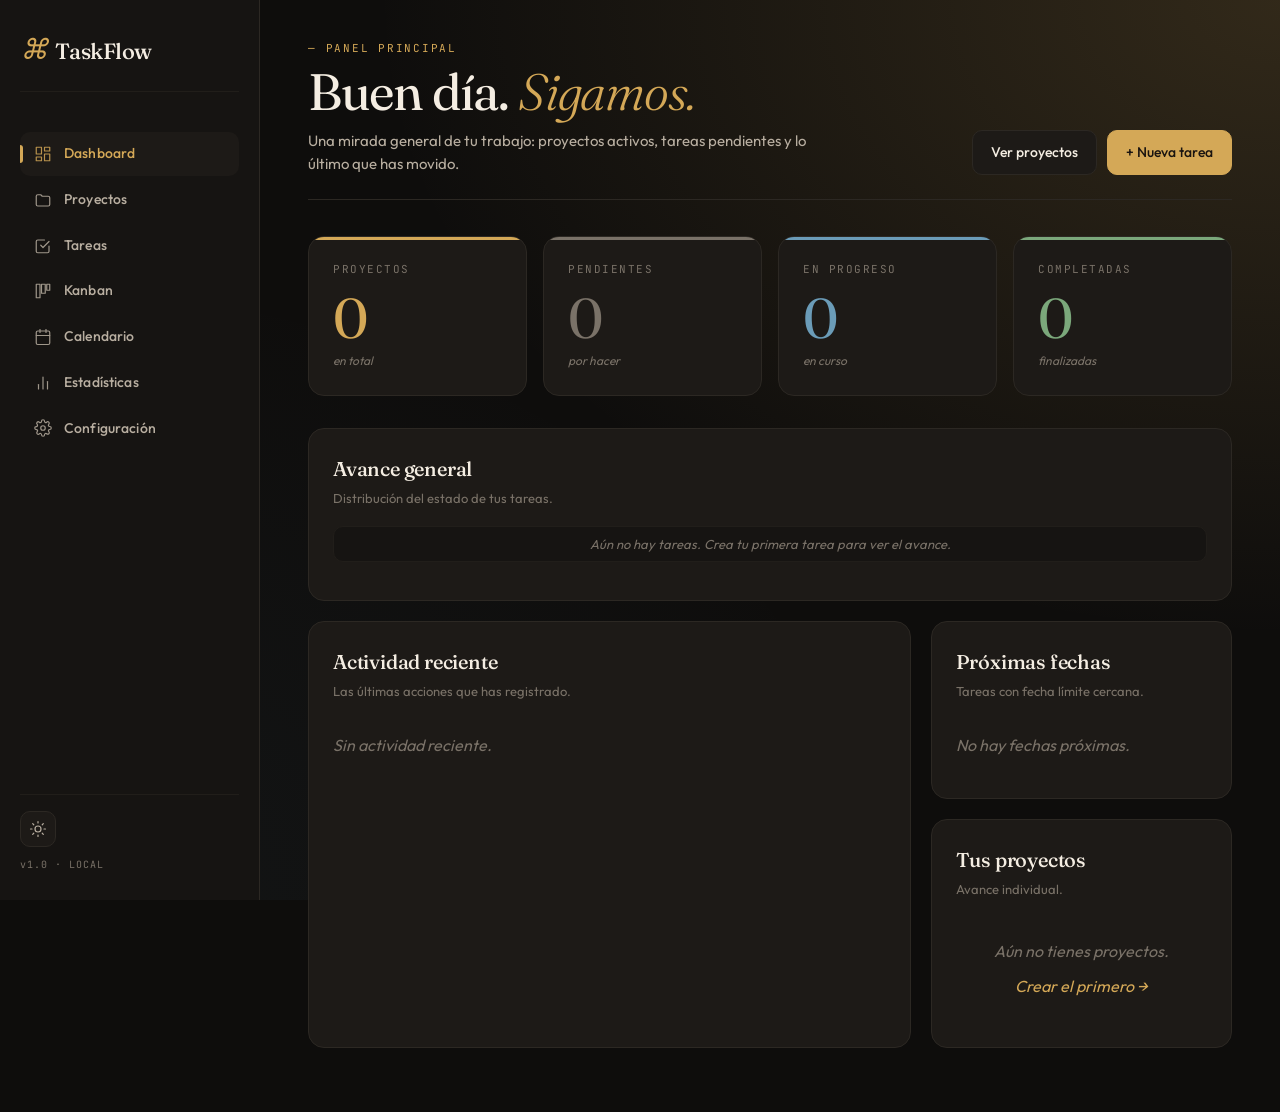
==== commit 330f2220: "Sin permanencia" ====
--- a/index.html
+++ b/index.html
@@ -1,41 +1,101 @@
 <!DOCTYPE html>
-<html lang="es" data-theme="light" data-page="dashboard">
+<html lang="es">
 <head>
-<meta charset="UTF-8">
-<meta name="viewport" content="width=device-width, initial-scale=1.0">
-<title>Inicio — TaskFlow</title>
-<link rel="preconnect" href="https://fonts.googleapis.com">
-<link rel="preconnect" href="https://fonts.gstatic.com" crossorigin>
-<link href="https://fonts.googleapis.com/css2?family=Fraunces:ital,opsz,wght@0,9..144,300..900;1,9..144,300..900&family=DM+Sans:opsz,wght@9..40,300..700&family=JetBrains+Mono:wght@400;500&display=swap" rel="stylesheet">
-<link rel="stylesheet" href="css/styles.css">
+  <meta charset="UTF-8" />
+  <meta name="viewport" content="width=device-width, initial-scale=1.0" />
+  <script>
+    // Aplica el tema guardado ANTES de pintar para evitar flash
+    (function () {
+      try {
+        var t = localStorage.getItem('taskflow_theme') || 'dark';
+        document.documentElement.setAttribute('data-theme', t);
+      } catch (e) {
+        document.documentElement.setAttribute('data-theme', 'dark');
+      }
+    })();
+  </script>
+  <title>Dashboard · TaskFlow</title>
+  <link rel="stylesheet" href="css/styles.css" />
+  <link rel="stylesheet" href="css/dashboard.css" />
 </head>
 <body>
+  <div class="app">
+    <aside class="sidebar" id="sidebar-slot"></aside>
 
-<div class="app" id="app">
-  <!-- Sidebar inyectado por ui.js -->
-  <main class="main">
-    <div id="topbar-mount"></div>
-    <div class="content">
-      <div class="stat-grid" id="stat-grid"></div>
-      <div class="dashboard-grid">
-        <div class="card">
-          <div class="section-title">
-            Actividad <em>reciente</em>
-            <span style="font-family:var(--font-mono); font-size:11px; color:var(--text-soft); text-transform:uppercase; letter-spacing:0.1em;">últimos 10</span>
-          </div>
-          <ul class="activity-list" id="activity-list"></ul>
+    <main class="main">
+      <div class="page-header">
+        <div class="page-title-block">
+          <div class="eyebrow">— Panel principal</div>
+          <h1 class="page-title">Buen día. <em>Sigamos.</em></h1>
+          <p class="page-subtitle">Una mirada general de tu trabajo: proyectos activos, tareas pendientes y lo último que has movido.</p>
         </div>
-        <div class="card">
-          <div class="section-title">Hoy</div>
-          <div id="today-tasks"></div>
+        <div class="header-actions">
+          <a href="projects.html" class="btn">Ver proyectos</a>
+          <a href="tasks.html" class="btn btn-primary">+ Nueva tarea</a>
         </div>
       </div>
-    </div>
-  </main>
-</div>
 
-<script src="js/store.js"></script>
-<script src="js/ui.js"></script>
-<script src="js/dashboard.js"></script>
+      <!-- KPIs -->
+      <section class="kpi-grid">
+        <article class="kpi-card">
+          <div class="kpi-label">Proyectos</div>
+          <div class="kpi-value" id="kpi-projects">0</div>
+          <div class="kpi-foot">en total</div>
+        </article>
+        <article class="kpi-card kpi-pending">
+          <div class="kpi-label">Pendientes</div>
+          <div class="kpi-value" id="kpi-pending">0</div>
+          <div class="kpi-foot">por hacer</div>
+        </article>
+        <article class="kpi-card kpi-progress">
+          <div class="kpi-label">En progreso</div>
+          <div class="kpi-value" id="kpi-progress">0</div>
+          <div class="kpi-foot">en curso</div>
+        </article>
+        <article class="kpi-card kpi-done">
+          <div class="kpi-label">Completadas</div>
+          <div class="kpi-value" id="kpi-done">0</div>
+          <div class="kpi-foot">finalizadas</div>
+        </article>
+      </section>
+
+      <div class="dash-grid">
+        <!-- Resumen visual -->
+        <section class="card dash-overview">
+          <h2 class="card-title">Avance general</h2>
+          <p class="card-subtitle">Distribución del estado de tus tareas.</p>
+          <div class="overview-bar" id="overview-bar">
+            <div class="empty-bar">Sin tareas registradas</div>
+          </div>
+          <div class="overview-legend" id="overview-legend"></div>
+        </section>
+
+        <!-- Actividad reciente -->
+        <section class="card dash-activity">
+          <h2 class="card-title">Actividad reciente</h2>
+          <p class="card-subtitle">Las últimas acciones que has registrado.</p>
+          <ul class="activity-list" id="activity-list"></ul>
+        </section>
+
+        <!-- Próximas fechas -->
+        <section class="card dash-upcoming">
+          <h2 class="card-title">Próximas fechas</h2>
+          <p class="card-subtitle">Tareas con fecha límite cercana.</p>
+          <ul class="upcoming-list" id="upcoming-list"></ul>
+        </section>
+
+        <!-- Proyectos top -->
+        <section class="card dash-top-projects">
+          <h2 class="card-title">Tus proyectos</h2>
+          <p class="card-subtitle">Avance individual.</p>
+          <div id="top-projects-list"></div>
+        </section>
+      </div>
+    </main>
+  </div>
+
+  <script src="js/storage.js"></script>
+  <script src="js/ui.js"></script>
+  <script src="js/dashboard.js"></script>
 </body>
 </html>
--- a/css/styles.css
+++ b/css/styles.css
@@ -1,424 +1,471 @@
-/* ============================================
-   TaskFlow — Estilos compartidos
-   Diseño editorial cálido con acentos terracota
-   ============================================ */
+/* ============================================================
+   TaskFlow - Estilos globales
+   Estética: editorial moderna, oscura por defecto,
+   con acentos dorados y serif refinada
+   ============================================================ */
+
+@import url('https://fonts.googleapis.com/css2?family=Fraunces:opsz,wght@9..144,300;9..144,400;9..144,500;9..144,600;9..144,700&family=JetBrains+Mono:wght@400;500&family=Outfit:wght@300;400;500;600;700&display=swap');
 
 :root {
-  --bg: #F5F1EA;
-  --surface: #FFFFFF;
-  --surface-2: #EFEAE0;
-  --surface-3: #E8E2D6;
-  --text: #1A1B20;
-  --text-muted: #6B6B6B;
-  --text-soft: #9A938A;
-  --border: #E0DAD0;
-  --border-strong: #C8C2B6;
-  --accent: #C8553D;
-  --accent-hover: #B0432D;
-  --accent-soft: rgba(200, 85, 61, 0.1);
-  --success: #5C8D5A;
-  --success-soft: rgba(92, 141, 90, 0.12);
-  --warning: #D4A24A;
-  --warning-soft: rgba(212, 162, 74, 0.12);
-  --danger: #B8473D;
-  --danger-soft: rgba(184, 71, 61, 0.12);
-  --info: #4A7BA8;
-  --info-soft: rgba(74, 123, 168, 0.12);
-  --shadow-sm: 0 1px 2px rgba(26, 27, 32, 0.04);
-  --shadow: 0 2px 12px rgba(26, 27, 32, 0.06);
-  --shadow-lg: 0 12px 36px rgba(26, 27, 32, 0.10);
+  /* Colores - tema oscuro (por defecto) */
+  --bg: #0e0d0c;
+  --bg-soft: #161412;
+  --bg-elev: #1d1a17;
+  --bg-elev-2: #25211d;
+  --border: #2c2823;
+  --border-soft: #211e1a;
+  --text: #f4ede2;
+  --text-soft: #b8aea0;
+  --text-muted: #7a7268;
+  --accent: #d4a857;
+  --accent-soft: #b8923d;
+  --accent-glow: rgba(212, 168, 87, 0.18);
+  --danger: #d96b5e;
+  --success: #7ba87b;
+  --warning: #e0a44a;
+  --info: #6b9cb8;
+
+  /* Estados de prioridad */
+  --priority-alta: #d96b5e;
+  --priority-media: #e0a44a;
+  --priority-baja: #7ba87b;
+
+  /* Estados de tarea */
+  --status-pendiente: #7a7268;
+  --status-en_progreso: #6b9cb8;
+  --status-terminado: #7ba87b;
+
+  /* Tipografía */
+  --font-display: 'Fraunces', Georgia, serif;
+  --font-body: 'Outfit', -apple-system, sans-serif;
+  --font-mono: 'JetBrains Mono', monospace;
+
+  /* Métricas */
+  --radius-sm: 6px;
   --radius: 10px;
-  --radius-sm: 6px;
-  --radius-lg: 14px;
-  --font-display: 'Fraunces', Georgia, serif;
-  --font-body: 'DM Sans', system-ui, -apple-system, sans-serif;
-  --font-mono: 'JetBrains Mono', ui-monospace, monospace;
+  --radius-lg: 16px;
+  --shadow-sm: 0 1px 2px rgba(0,0,0,0.4);
+  --shadow: 0 4px 20px rgba(0,0,0,0.3);
+  --shadow-lg: 0 12px 40px rgba(0,0,0,0.5);
   --transition: 200ms cubic-bezier(0.4, 0, 0.2, 1);
 }
 
-[data-theme="dark"] {
-  --bg: #16171C;
-  --surface: #22242C;
-  --surface-2: #2A2D36;
-  --surface-3: #343742;
-  --text: #F5F1EA;
-  --text-muted: #A8A39A;
-  --text-soft: #6A6760;
-  --border: #353844;
-  --border-strong: #454956;
-  --accent: #E89178;
-  --accent-hover: #F0A088;
-  --accent-soft: rgba(232, 145, 120, 0.15);
-  --success: #82B280;
-  --success-soft: rgba(130, 178, 128, 0.15);
-  --warning: #E8C485;
-  --warning-soft: rgba(232, 196, 133, 0.15);
-  --danger: #D27068;
-  --danger-soft: rgba(210, 112, 104, 0.15);
-  --info: #7AAACE;
-  --info-soft: rgba(122, 170, 206, 0.15);
-  --shadow-sm: 0 1px 2px rgba(0, 0, 0, 0.2);
-  --shadow: 0 2px 12px rgba(0, 0, 0, 0.3);
-  --shadow-lg: 0 12px 36px rgba(0, 0, 0, 0.5);
-}
-
+[data-theme="light"] {
+  --bg: #faf6ef;
+  --bg-soft: #f3ede2;
+  --bg-elev: #ffffff;
+  --bg-elev-2: #f8f3ea;
+  --border: #e1d8c8;
+  --border-soft: #ece4d4;
+  --text: #1a1714;
+  --text-soft: #4d453c;
+  --text-muted: #8a7f72;
+  --accent: #a37e26;
+  --accent-soft: #8b6a1f;
+  --accent-glow: rgba(163, 126, 38, 0.15);
+  --shadow-sm: 0 1px 2px rgba(60,40,20,0.06);
+  --shadow: 0 4px 16px rgba(60,40,20,0.08);
+  --shadow-lg: 0 12px 40px rgba(60,40,20,0.12);
+}
+
+/* ---------- Reset ---------- */
 * { box-sizing: border-box; margin: 0; padding: 0; }
 
-html, body {
-  height: 100%;
+html { scroll-behavior: smooth; }
+
+body {
   font-family: var(--font-body);
-  font-size: 15px;
-  line-height: 1.5;
+  background: var(--bg);
   color: var(--text);
-  background: var(--bg);
+  line-height: 1.55;
+  min-height: 100vh;
   -webkit-font-smoothing: antialiased;
-  -moz-osx-font-smoothing: grayscale;
-  transition: background var(--transition), color var(--transition);
-}
-
-body {
-  background-image: radial-gradient(circle at 1px 1px, var(--text-soft) 0.5px, transparent 0);
-  background-size: 24px 24px;
+  background-image:
+    radial-gradient(ellipse at top right, var(--accent-glow), transparent 50%),
+    radial-gradient(ellipse at bottom left, rgba(107, 156, 184, 0.06), transparent 50%);
   background-attachment: fixed;
-  background-color: var(--bg);
-  background-blend-mode: soft-light;
-}
-
-[data-theme="dark"] body {
-  background-image: radial-gradient(circle at 1px 1px, rgba(255,255,255,0.025) 0.5px, transparent 0);
-}
-
-::selection { background: var(--accent-soft); color: var(--accent); }
-
-button { font-family: inherit; cursor: pointer; border: none; background: none; color: inherit; }
-input, textarea, select { font-family: inherit; font-size: inherit; color: inherit; }
-a { color: inherit; text-decoration: none; }
-
-/* ============================================
-   Layout
-   ============================================ */
+}
+
+button, input, textarea, select {
+  font-family: inherit;
+  font-size: inherit;
+  color: inherit;
+}
+
+a { color: var(--accent); text-decoration: none; }
+
+/* ---------- Layout ---------- */
 .app {
   display: grid;
-  grid-template-columns: 248px 1fr;
+  grid-template-columns: 260px 1fr;
   min-height: 100vh;
 }
 
-/* Sidebar */
+/* ---------- Sidebar ---------- */
 .sidebar {
-  background: var(--surface);
+  background: var(--bg-soft);
   border-right: 1px solid var(--border);
-  padding: 28px 18px;
-  display: flex;
-  flex-direction: column;
+  padding: 28px 20px;
   position: sticky;
   top: 0;
   height: 100vh;
-  z-index: 10;
+  overflow-y: auto;
+  display: flex;
+  flex-direction: column;
 }
 
 .brand {
   display: flex;
   align-items: baseline;
-  gap: 6px;
-  padding: 0 8px 28px;
-  border-bottom: 1px solid var(--border);
-  margin-bottom: 20px;
+  gap: 8px;
+  margin-bottom: 40px;
+  padding-bottom: 20px;
+  border-bottom: 1px solid var(--border-soft);
 }
 
 .brand-mark {
   font-family: var(--font-display);
-  font-weight: 600;
+  font-style: italic;
+  font-weight: 400;
   font-size: 28px;
-  font-style: italic;
+  color: var(--accent);
   letter-spacing: -0.02em;
-  color: var(--text);
-  font-variation-settings: 'opsz' 144;
-}
-
-.brand-mark .accent { color: var(--accent); }
-
-.brand-tag {
-  font-family: var(--font-mono);
-  font-size: 9px;
-  text-transform: uppercase;
-  letter-spacing: 0.15em;
-  color: var(--text-soft);
-  margin-left: auto;
-  padding: 3px 6px;
-  border: 1px solid var(--border-strong);
-  border-radius: 4px;
+}
+
+.brand-name {
+  font-family: var(--font-display);
+  font-weight: 500;
+  font-size: 22px;
+  letter-spacing: -0.02em;
 }
 
 .nav { display: flex; flex-direction: column; gap: 2px; flex: 1; }
 
-.nav-section {
-  font-family: var(--font-mono);
-  font-size: 10px;
-  text-transform: uppercase;
-  letter-spacing: 0.12em;
-  color: var(--text-soft);
-  padding: 14px 12px 6px;
-}
-
-.nav-item {
+.nav a {
   display: flex;
   align-items: center;
   gap: 12px;
-  padding: 9px 12px;
-  border-radius: var(--radius-sm);
+  padding: 11px 14px;
+  color: var(--text-soft);
+  border-radius: var(--radius);
   font-size: 14px;
-  color: var(--text-muted);
-  transition: all var(--transition);
   font-weight: 500;
-  border: 1px solid transparent;
-}
-
-.nav-item:hover {
-  background: var(--surface-2);
-  color: var(--text);
-}
-
-.nav-item.active {
-  background: var(--accent-soft);
-  color: var(--accent);
-  border-color: var(--accent-soft);
-}
-
-.nav-item .icon {
+  letter-spacing: 0.01em;
+  transition: var(--transition);
+  position: relative;
+}
+
+.nav a:hover { background: var(--bg-elev); color: var(--text); }
+
+.nav a.active {
+  background: var(--bg-elev);
+  color: var(--accent);
+}
+
+.nav a.active::before {
+  content: '';
+  position: absolute;
+  left: 0;
+  top: 50%;
+  transform: translateY(-50%);
+  width: 3px;
+  height: 18px;
+  background: var(--accent);
+  border-radius: 0 3px 3px 0;
+}
+
+.nav-icon {
   width: 18px;
   height: 18px;
   flex-shrink: 0;
-  stroke-width: 1.8;
-}
-
-.nav-item .badge {
-  margin-left: auto;
-  background: var(--surface-3);
-  color: var(--text-muted);
-  font-size: 11px;
-  padding: 1px 7px;
-  border-radius: 10px;
-  font-weight: 600;
-  font-family: var(--font-mono);
-}
-
-.nav-item.active .badge { background: var(--accent); color: white; }
-
-.storage-status {
-  margin-top: auto;
-  padding: 14px;
-  background: var(--surface-2);
-  border-radius: var(--radius);
-  font-size: 12px;
-  border: 1px solid var(--border);
-}
-
-.storage-status-row {
-  display: flex;
-  align-items: center;
+  opacity: 0.85;
+}
+
+.sidebar-footer {
+  padding-top: 16px;
+  border-top: 1px solid var(--border-soft);
+  display: flex;
+  flex-direction: column;
+  gap: 10px;
+}
+
+.sidebar-actions {
+  display: flex;
   gap: 8px;
-  margin-bottom: 6px;
-}
-
-.storage-dot {
-  width: 8px;
-  height: 8px;
-  border-radius: 50%;
-  background: var(--success);
-  box-shadow: 0 0 0 3px var(--success-soft);
-  flex-shrink: 0;
-}
-
-.storage-label {
-  font-family: var(--font-mono);
-  font-size: 10px;
-  text-transform: uppercase;
-  letter-spacing: 0.1em;
-  color: var(--text-muted);
-}
-
-.storage-meta {
-  font-family: var(--font-mono);
-  font-size: 11px;
-  color: var(--text);
-}
-
-/* Main */
-.main {
-  display: flex;
-  flex-direction: column;
-  min-width: 0;
-}
-
-.topbar {
-  display: flex;
-  align-items: center;
-  justify-content: space-between;
-  padding: 22px 36px;
-  border-bottom: 1px solid var(--border);
-  background: color-mix(in srgb, var(--bg) 85%, transparent);
-  position: sticky;
-  top: 0;
-  z-index: 5;
-  backdrop-filter: blur(8px);
-}
-
-.page-meta { display: flex; flex-direction: column; gap: 2px; }
-
-.page-eyebrow {
-  font-family: var(--font-mono);
-  font-size: 10px;
-  text-transform: uppercase;
-  letter-spacing: 0.18em;
-  color: var(--text-soft);
-}
-
-.page-title {
-  font-family: var(--font-display);
-  font-size: 28px;
-  font-weight: 500;
-  letter-spacing: -0.02em;
-  color: var(--text);
-  font-variation-settings: 'opsz' 144;
-  line-height: 1.1;
-}
-
-.page-title em {
-  font-style: italic;
-  color: var(--accent);
-  font-weight: 400;
-}
-
-.topbar-actions { display: flex; align-items: center; gap: 8px; }
+}
 
 .icon-btn {
-  width: 38px;
-  height: 38px;
+  width: 36px;
+  height: 36px;
   display: inline-flex;
   align-items: center;
   justify-content: center;
-  border-radius: var(--radius-sm);
-  color: var(--text-muted);
-  transition: all var(--transition);
-  border: 1px solid transparent;
+  background: var(--bg-elev);
+  border: 1px solid var(--border);
+  border-radius: var(--radius);
+  color: var(--text-soft);
+  cursor: pointer;
+  transition: var(--transition);
 }
 
 .icon-btn:hover {
-  background: var(--surface-2);
-  color: var(--text);
-  border-color: var(--border);
-}
-
-.icon-btn .icon { width: 18px; height: 18px; stroke-width: 1.8; }
-
-/* Content */
-.content {
-  padding: 32px 36px 60px;
+  color: var(--accent);
+  border-color: var(--accent);
+}
+
+/* ---------- Main ---------- */
+.main {
+  padding: 40px 48px 64px;
   max-width: 1400px;
   width: 100%;
-  flex: 1;
-}
-
-@keyframes fadeIn {
-  from { opacity: 0; transform: translateY(6px); }
-  to { opacity: 1; transform: translateY(0); }
-}
-
-.content > * { animation: fadeIn 320ms ease; }
-
-/* ============================================
-   Buttons & generic
-   ============================================ */
+}
+
+.page-header {
+  display: flex;
+  align-items: flex-end;
+  justify-content: space-between;
+  flex-wrap: wrap;
+  gap: 20px;
+  margin-bottom: 36px;
+  padding-bottom: 24px;
+  border-bottom: 1px solid var(--border);
+}
+
+.page-title-block .eyebrow {
+  font-family: var(--font-mono);
+  font-size: 11px;
+  letter-spacing: 0.16em;
+  text-transform: uppercase;
+  color: var(--accent);
+  margin-bottom: 8px;
+}
+
+.page-title {
+  font-family: var(--font-display);
+  font-weight: 400;
+  font-size: clamp(36px, 4vw, 52px);
+  letter-spacing: -0.025em;
+  line-height: 1.05;
+}
+
+.page-title em {
+  font-style: italic;
+  font-weight: 300;
+  color: var(--accent);
+}
+
+.page-subtitle {
+  margin-top: 10px;
+  color: var(--text-soft);
+  font-size: 15px;
+  max-width: 520px;
+}
+
+/* ---------- Botones ---------- */
 .btn {
   display: inline-flex;
   align-items: center;
   gap: 8px;
-  padding: 9px 16px;
-  border-radius: var(--radius-sm);
+  padding: 11px 18px;
+  background: var(--bg-elev);
+  color: var(--text);
+  border: 1px solid var(--border);
+  border-radius: var(--radius);
   font-size: 14px;
   font-weight: 500;
-  transition: all var(--transition);
-  border: 1px solid transparent;
+  cursor: pointer;
+  transition: var(--transition);
   white-space: nowrap;
 }
 
-.btn .icon { width: 16px; height: 16px; stroke-width: 2; }
-
-.btn-primary { background: var(--text); color: var(--bg); }
-.btn-primary:hover { background: var(--accent); }
-
-.btn-accent { background: var(--accent); color: white; }
-.btn-accent:hover { background: var(--accent-hover); transform: translateY(-1px); box-shadow: var(--shadow); }
-
-.btn-ghost {
-  background: transparent;
-  color: var(--text-muted);
-  border-color: var(--border);
-}
-.btn-ghost:hover { background: var(--surface-2); color: var(--text); border-color: var(--border-strong); }
+.btn:hover {
+  border-color: var(--accent);
+  color: var(--accent);
+}
+
+.btn-primary {
+  background: var(--accent);
+  color: #1a1410;
+  border-color: var(--accent);
+}
+
+.btn-primary:hover {
+  background: var(--accent-soft);
+  color: #1a1410;
+  border-color: var(--accent-soft);
+}
 
 .btn-danger {
-  background: transparent;
   color: var(--danger);
   border-color: var(--border);
 }
-.btn-danger:hover { background: var(--danger-soft); border-color: var(--danger); }
-
-.btn-sm { padding: 6px 12px; font-size: 13px; }
-.btn-lg { padding: 12px 22px; font-size: 15px; }
-
+
+.btn-danger:hover { background: var(--danger); color: white; border-color: var(--danger); }
+
+.btn-ghost { background: transparent; border-color: transparent; }
+.btn-ghost:hover { background: var(--bg-elev); }
+
+.btn-sm { padding: 7px 12px; font-size: 13px; }
+
+/* ---------- Cards ---------- */
 .card {
-  background: var(--surface);
+  background: var(--bg-elev);
+  border: 1px solid var(--border);
+  border-radius: var(--radius-lg);
+  padding: 24px;
+  transition: var(--transition);
+}
+
+.card:hover { border-color: var(--border); }
+
+.card-title {
+  font-family: var(--font-display);
+  font-weight: 500;
+  font-size: 20px;
+  letter-spacing: -0.01em;
+  margin-bottom: 4px;
+}
+
+.card-subtitle {
+  font-size: 13px;
+  color: var(--text-muted);
+  margin-bottom: 16px;
+}
+
+/* ---------- Inputs ---------- */
+.field { display: flex; flex-direction: column; gap: 6px; margin-bottom: 14px; }
+
+.field label {
+  font-size: 12px;
+  font-weight: 500;
+  letter-spacing: 0.04em;
+  text-transform: uppercase;
+  color: var(--text-muted);
+}
+
+.input, .select, .textarea {
+  width: 100%;
+  padding: 10px 12px;
+  background: var(--bg);
   border: 1px solid var(--border);
   border-radius: var(--radius);
-  padding: 22px;
-  transition: all var(--transition);
-}
-
-.card:hover { box-shadow: var(--shadow); }
-
-/* Empty state */
-.empty {
-  text-align: center;
-  padding: 64px 24px;
-  color: var(--text-muted);
-}
-.empty-mark {
-  font-family: var(--font-display);
-  font-size: 64px;
-  font-style: italic;
-  font-weight: 300;
-  color: var(--text-soft);
-  margin-bottom: 12px;
-  font-variation-settings: 'opsz' 144;
-  line-height: 1;
-}
-.empty h3 {
+  color: var(--text);
+  font-size: 14px;
+  transition: var(--transition);
+}
+
+.input:focus, .select:focus, .textarea:focus {
+  outline: none;
+  border-color: var(--accent);
+  box-shadow: 0 0 0 3px var(--accent-glow);
+}
+
+.textarea { resize: vertical; min-height: 80px; font-family: var(--font-body); }
+
+/* ---------- Modal ---------- */
+.modal-backdrop {
+  position: fixed;
+  inset: 0;
+  background: rgba(0, 0, 0, 0.55);
+  backdrop-filter: blur(6px);
+  display: none;
+  align-items: center;
+  justify-content: center;
+  z-index: 100;
+  padding: 20px;
+  animation: fade-in 200ms ease;
+}
+
+.modal-backdrop.show { display: flex; }
+
+.modal {
+  background: var(--bg-elev);
+  border: 1px solid var(--border);
+  border-radius: var(--radius-lg);
+  padding: 32px;
+  width: 100%;
+  max-width: 520px;
+  box-shadow: var(--shadow-lg);
+  animation: slide-up 250ms cubic-bezier(0.4, 0, 0.2, 1);
+}
+
+.modal-header {
+  margin-bottom: 24px;
+  padding-bottom: 16px;
+  border-bottom: 1px solid var(--border-soft);
+}
+
+.modal-title {
   font-family: var(--font-display);
   font-weight: 500;
-  font-size: 22px;
+  font-size: 26px;
+  letter-spacing: -0.02em;
+}
+
+.modal-actions {
+  display: flex;
+  justify-content: flex-end;
+  gap: 10px;
+  margin-top: 24px;
+  padding-top: 16px;
+  border-top: 1px solid var(--border-soft);
+}
+
+@keyframes fade-in { from { opacity: 0; } to { opacity: 1; } }
+@keyframes slide-up {
+  from { opacity: 0; transform: translateY(16px); }
+  to { opacity: 1; transform: translateY(0); }
+}
+
+/* ---------- Toast ---------- */
+#toast-container {
+  position: fixed;
+  bottom: 24px;
+  right: 24px;
+  display: flex;
+  flex-direction: column;
+  gap: 10px;
+  z-index: 200;
+  pointer-events: none;
+}
+
+.toast {
+  background: var(--bg-elev-2);
+  border: 1px solid var(--border);
+  border-left: 3px solid var(--accent);
   color: var(--text);
-  margin-bottom: 8px;
-  letter-spacing: -0.01em;
-}
-.empty p { font-size: 14px; max-width: 380px; margin: 0 auto 20px; }
-
-/* Pills */
-.pill {
+  padding: 12px 18px;
+  border-radius: var(--radius);
+  box-shadow: var(--shadow-lg);
+  font-size: 14px;
+  min-width: 240px;
+  max-width: 380px;
+  opacity: 0;
+  transform: translateX(20px);
+  transition: 250ms cubic-bezier(0.4, 0, 0.2, 1);
+  pointer-events: auto;
+}
+
+.toast-show { opacity: 1; transform: translateX(0); }
+.toast-success { border-left-color: var(--success); }
+.toast-error { border-left-color: var(--danger); }
+.toast-warning { border-left-color: var(--warning); }
+
+/* ---------- Badges ---------- */
+.badge {
   display: inline-flex;
   align-items: center;
-  gap: 5px;
+  gap: 6px;
   padding: 3px 9px;
-  border-radius: 999px;
   font-size: 11px;
   font-weight: 600;
-  font-family: var(--font-mono);
+  letter-spacing: 0.05em;
   text-transform: uppercase;
-  letter-spacing: 0.06em;
-  border: 1px solid transparent;
-}
-
-.pill::before {
+  border-radius: 999px;
+  border: 1px solid var(--border);
+}
+
+.badge::before {
   content: '';
   width: 6px;
   height: 6px;
@@ -426,927 +473,68 @@
   background: currentColor;
 }
 
-.pill-pendiente { background: var(--surface-3); color: var(--text-muted); }
-.pill-en-progreso { background: var(--info-soft); color: var(--info); }
-.pill-terminado { background: var(--success-soft); color: var(--success); }
-.pill-alta { background: var(--danger-soft); color: var(--danger); }
-.pill-media { background: var(--warning-soft); color: var(--warning); }
-.pill-baja { background: var(--success-soft); color: var(--success); }
-
-.section-title {
-  font-family: var(--font-display);
-  font-size: 20px;
-  font-weight: 500;
-  letter-spacing: -0.01em;
+.badge-priority-alta { color: var(--priority-alta); border-color: var(--priority-alta); }
+.badge-priority-media { color: var(--priority-media); border-color: var(--priority-media); }
+.badge-priority-baja { color: var(--priority-baja); border-color: var(--priority-baja); }
+
+.badge-status-pendiente { color: var(--status-pendiente); border-color: var(--border); }
+.badge-status-en_progreso { color: var(--status-en_progreso); border-color: var(--status-en_progreso); }
+.badge-status-terminado { color: var(--status-terminado); border-color: var(--status-terminado); }
+
+/* ---------- Empty State ---------- */
+.empty-state {
+  text-align: center;
+  padding: 60px 20px;
+  color: var(--text-muted);
+}
+
+.empty-state .icon {
+  font-family: var(--font-display);
+  font-style: italic;
+  font-size: 64px;
+  color: var(--accent);
+  opacity: 0.5;
+  margin-bottom: 16px;
+}
+
+.empty-state h3 {
+  font-family: var(--font-display);
+  font-weight: 400;
+  font-size: 22px;
   color: var(--text);
-  margin-bottom: 16px;
-  font-variation-settings: 'opsz' 144;
-  display: flex;
-  align-items: center;
-  justify-content: space-between;
-}
-
-.section-title em { font-style: italic; color: var(--accent); }
-
-/* ============================================
-   Dashboard
-   ============================================ */
-.stat-grid {
-  display: grid;
-  grid-template-columns: repeat(auto-fit, minmax(220px, 1fr));
-  gap: 16px;
-  margin-bottom: 28px;
-}
-
-.stat-card {
-  background: var(--surface);
-  border: 1px solid var(--border);
-  border-radius: var(--radius);
-  padding: 22px 24px;
-  position: relative;
-  overflow: hidden;
-}
-
-.stat-card::before {
-  content: '';
-  position: absolute;
-  top: 0; left: 0; right: 0;
-  height: 3px;
-  background: var(--accent);
-  opacity: 0.6;
-}
-
-.stat-card:nth-child(2)::before { background: var(--info); }
-.stat-card:nth-child(3)::before { background: var(--success); }
-.stat-card:nth-child(4)::before { background: var(--warning); }
-
-.stat-label {
-  font-family: var(--font-mono);
-  font-size: 10px;
-  text-transform: uppercase;
-  letter-spacing: 0.14em;
-  color: var(--text-muted);
-  margin-bottom: 10px;
-}
-
-.stat-value {
-  font-family: var(--font-display);
-  font-size: 44px;
-  font-weight: 400;
-  color: var(--text);
-  line-height: 1;
-  letter-spacing: -0.03em;
-  margin-bottom: 6px;
-  font-variation-settings: 'opsz' 144;
-}
-
-.stat-trend {
-  font-size: 12px;
-  color: var(--text-soft);
-  font-family: var(--font-mono);
-}
-
-.dashboard-grid {
-  display: grid;
-  grid-template-columns: 2fr 1fr;
-  gap: 16px;
-}
-
-.activity-list { list-style: none; display: flex; flex-direction: column; gap: 2px; }
-
-.activity-item {
-  display: flex;
-  gap: 12px;
-  padding: 10px 0;
-  border-bottom: 1px dashed var(--border);
-  font-size: 13px;
-}
-
-.activity-item:last-child { border-bottom: none; }
-
-.activity-time {
-  font-family: var(--font-mono);
-  font-size: 10px;
-  color: var(--text-soft);
-  white-space: nowrap;
-  padding-top: 2px;
-  min-width: 64px;
-}
-
-.activity-text { color: var(--text-muted); flex: 1; }
-.activity-text strong { color: var(--text); font-weight: 500; }
-
-.task-mini {
-  padding: 9px 10px;
-  border: 1px solid var(--border);
-  border-radius: 6px;
-  margin-bottom: 6px;
-  cursor: pointer;
-  transition: all var(--transition);
-}
-
-.task-mini:hover { border-color: var(--border-strong); }
-
-.task-mini-title { font-size: 13px; font-weight: 500; margin-bottom: 4px; }
-.task-mini-meta { display: flex; gap: 8px; align-items: center; font-size: 11px; color: var(--text-muted); }
-
-/* ============================================
-   Projects
-   ============================================ */
-.projects-grid {
-  display: grid;
-  grid-template-columns: repeat(auto-fill, minmax(290px, 1fr));
-  gap: 16px;
-}
-
-.project-card {
-  background: var(--surface);
-  border: 1px solid var(--border);
-  border-radius: var(--radius);
-  padding: 0;
-  transition: all var(--transition);
-  overflow: hidden;
-  display: flex;
-  flex-direction: column;
-}
-
-.project-card:hover {
-  box-shadow: var(--shadow);
-  transform: translateY(-2px);
-  border-color: var(--border-strong);
-}
-
-.project-card-stripe {
-  height: 6px;
-  background: var(--accent);
-}
-
-.project-card-body { padding: 20px 22px; flex: 1; display: flex; flex-direction: column; }
-
-.project-card-head {
-  display: flex;
-  justify-content: space-between;
-  align-items: flex-start;
-  gap: 8px;
-  margin-bottom: 6px;
-}
-
-.project-name {
-  font-family: var(--font-display);
-  font-size: 19px;
-  font-weight: 500;
-  color: var(--text);
-  letter-spacing: -0.01em;
-  font-variation-settings: 'opsz' 144;
-  line-height: 1.25;
-}
-
-.project-desc {
-  font-size: 13px;
-  color: var(--text-muted);
-  margin-bottom: 16px;
-  display: -webkit-box;
-  -webkit-line-clamp: 2;
-  -webkit-box-orient: vertical;
-  overflow: hidden;
-  min-height: 38px;
-}
-
-.project-progress { margin-bottom: 14px; }
-
-.progress-bar {
-  height: 5px;
-  background: var(--surface-3);
-  border-radius: 3px;
-  overflow: hidden;
-}
-
-.progress-fill {
-  height: 100%;
-  background: var(--accent);
-  border-radius: 3px;
-  transition: width 600ms cubic-bezier(0.4, 0, 0.2, 1);
-}
-
-.progress-meta {
-  display: flex;
-  justify-content: space-between;
-  font-family: var(--font-mono);
-  font-size: 10px;
-  text-transform: uppercase;
-  letter-spacing: 0.1em;
-  color: var(--text-muted);
-  margin-bottom: 6px;
-}
-
-.project-stats {
-  display: flex;
-  gap: 14px;
-  font-size: 12px;
-  color: var(--text-muted);
-  border-top: 1px solid var(--border);
-  padding-top: 14px;
-  margin-top: auto;
-}
-
-.project-stats span { display: inline-flex; align-items: center; gap: 5px; }
-.project-stats strong { color: var(--text); font-weight: 600; }
-
-.project-actions {
-  display: flex;
-  gap: 4px;
-  opacity: 0;
-  transition: opacity var(--transition);
-}
-.project-card:hover .project-actions { opacity: 1; }
-
-.icon-btn-sm {
-  width: 28px;
-  height: 28px;
-  display: inline-flex;
-  align-items: center;
-  justify-content: center;
-  border-radius: 6px;
-  color: var(--text-muted);
-  transition: all var(--transition);
-}
-.icon-btn-sm:hover { background: var(--surface-2); color: var(--text); }
-.icon-btn-sm .icon { width: 14px; height: 14px; stroke-width: 1.8; }
-.icon-btn-sm.danger:hover { background: var(--danger-soft); color: var(--danger); }
-
-/* ============================================
-   Tasks list
-   ============================================ */
-.toolbar {
-  display: flex;
-  gap: 12px;
-  margin-bottom: 20px;
-  align-items: center;
-  flex-wrap: wrap;
-}
-
-.toolbar select, .toolbar input {
-  padding: 8px 12px;
-  background: var(--surface);
-  border: 1px solid var(--border);
-  border-radius: var(--radius-sm);
-  font-size: 13px;
-}
-
-.tasks-table {
-  background: var(--surface);
-  border: 1px solid var(--border);
-  border-radius: var(--radius);
-  overflow: hidden;
-}
-
-.tasks-table-head {
-  display: grid;
-  grid-template-columns: 2.5fr 1fr 0.9fr 0.9fr 1fr 1fr 80px;
-  padding: 14px 20px;
-  background: var(--surface-2);
-  border-bottom: 1px solid var(--border);
-  font-family: var(--font-mono);
-  font-size: 10px;
-  text-transform: uppercase;
-  letter-spacing: 0.12em;
-  color: var(--text-muted);
-  font-weight: 600;
-}
-
-.tasks-row {
-  display: grid;
-  grid-template-columns: 2.5fr 1fr 0.9fr 0.9fr 1fr 1fr 80px;
-  padding: 14px 20px;
-  border-bottom: 1px solid var(--border);
-  align-items: center;
-  font-size: 13.5px;
-  transition: background var(--transition);
-  cursor: pointer;
-}
-
-.tasks-row:last-child { border-bottom: none; }
-.tasks-row:hover { background: var(--surface-2); }
-
-.tasks-row-title { font-weight: 500; color: var(--text); }
-.tasks-row-title.done { text-decoration: line-through; color: var(--text-soft); }
-.tasks-row-project { font-size: 12px; color: var(--text-muted); }
-.tasks-row-project::before {
-  content: '●';
-  margin-right: 4px;
-  color: var(--proj-color, var(--accent));
-}
-
-.tasks-row-actions {
-  display: flex;
-  gap: 4px;
-  opacity: 0;
-  transition: opacity var(--transition);
-  justify-content: flex-end;
-}
-.tasks-row:hover .tasks-row-actions { opacity: 1; }
-
+  margin-bottom: 8px;
+}
+
+.empty-state p { font-size: 14px; max-width: 360px; margin: 0 auto; }
+
+/* ---------- Responsive ---------- */
 @media (max-width: 900px) {
-  .tasks-table-head { display: none; }
-  .tasks-row {
-    grid-template-columns: 1fr;
-    gap: 6px;
-    padding: 16px 18px;
-  }
-  .tasks-row-actions { opacity: 1; justify-content: flex-start; }
-}
-
-/* ============================================
-   Kanban
-   ============================================ */
-.kanban {
-  display: grid;
-  grid-template-columns: repeat(3, 1fr);
-  gap: 16px;
-  align-items: start;
-}
-
-.kanban-col {
-  background: var(--surface-2);
-  border: 1px solid var(--border);
-  border-radius: var(--radius);
-  padding: 14px;
-  min-height: 300px;
-  transition: all var(--transition);
-}
-
-.kanban-col.drag-over {
-  background: var(--accent-soft);
-  border-color: var(--accent);
-  border-style: dashed;
-}
-
-.kanban-col-head {
-  display: flex;
-  justify-content: space-between;
-  align-items: center;
-  margin-bottom: 14px;
-  padding: 0 4px 12px;
-  border-bottom: 1px solid var(--border);
-}
-
-.kanban-col-title {
-  font-family: var(--font-mono);
-  font-size: 11px;
-  text-transform: uppercase;
-  letter-spacing: 0.14em;
-  color: var(--text-muted);
-  display: flex;
-  align-items: center;
-  gap: 8px;
-}
-
-.kanban-col-title::before {
-  content: '';
-  width: 8px;
-  height: 8px;
-  border-radius: 50%;
-  background: var(--text-soft);
-}
-
-.kanban-col[data-status="pendiente"] .kanban-col-title::before { background: var(--text-muted); }
-.kanban-col[data-status="en-progreso"] .kanban-col-title::before { background: var(--info); }
-.kanban-col[data-status="terminado"] .kanban-col-title::before { background: var(--success); }
-
-.kanban-count {
-  font-family: var(--font-display);
-  font-size: 18px;
-  color: var(--text);
-  font-weight: 500;
-  font-variation-settings: 'opsz' 144;
-}
-
-.kanban-list { display: flex; flex-direction: column; gap: 8px; min-height: 50px; }
-
-.kanban-card {
-  background: var(--surface);
-  border: 1px solid var(--border);
-  border-radius: var(--radius-sm);
-  padding: 12px 14px;
-  cursor: grab;
-  transition: all var(--transition);
-}
-
-.kanban-card:hover { border-color: var(--border-strong); box-shadow: var(--shadow-sm); }
-.kanban-card:active { cursor: grabbing; }
-.kanban-card.dragging { opacity: 0.4; transform: rotate(1deg); }
-
-.kanban-card-title {
-  font-weight: 500;
-  font-size: 13.5px;
-  color: var(--text);
-  margin-bottom: 4px;
-  line-height: 1.35;
-}
-
-.kanban-card-project {
-  font-size: 11px;
-  margin-bottom: 8px;
-  font-family: var(--font-mono);
-  text-transform: uppercase;
-  letter-spacing: 0.06em;
-}
-
-.kanban-card-meta {
-  display: flex;
-  justify-content: space-between;
-  align-items: center;
-  gap: 6px;
-  margin-top: 8px;
-}
-
-.kanban-card-due {
-  font-size: 11px;
-  color: var(--text-soft);
-  display: inline-flex;
-  align-items: center;
-  gap: 4px;
-}
-
-.kanban-card-due.overdue { color: var(--danger); font-weight: 600; }
-
-.kanban-card-assignee {
-  width: 22px;
-  height: 22px;
-  border-radius: 50%;
-  background: var(--accent-soft);
-  color: var(--accent);
-  font-size: 11px;
-  font-weight: 600;
-  display: inline-flex;
-  align-items: center;
-  justify-content: center;
-}
-
-/* ============================================
-   Calendar
-   ============================================ */
-.cal-toolbar {
-  display: flex;
-  align-items: center;
-  justify-content: space-between;
-  margin-bottom: 20px;
-}
-
-.cal-month {
-  font-family: var(--font-display);
-  font-size: 24px;
-  font-weight: 500;
-  letter-spacing: -0.01em;
-  color: var(--text);
-  font-variation-settings: 'opsz' 144;
-}
-
-.cal-month em { font-style: italic; color: var(--accent); }
-
-.cal-nav { display: flex; gap: 4px; align-items: center; }
-
-.calendar {
-  background: var(--surface);
-  border: 1px solid var(--border);
-  border-radius: var(--radius);
-  overflow: hidden;
-}
-
-.cal-weekdays {
-  display: grid;
-  grid-template-columns: repeat(7, 1fr);
-  background: var(--surface-2);
-  border-bottom: 1px solid var(--border);
-}
-
-.cal-weekday {
-  padding: 12px 14px;
-  font-family: var(--font-mono);
-  font-size: 11px;
-  text-transform: uppercase;
-  letter-spacing: 0.12em;
-  color: var(--text-muted);
-}
-
-.cal-grid {
-  display: grid;
-  grid-template-columns: repeat(7, 1fr);
-}
-
-.cal-day {
-  min-height: 96px;
-  padding: 8px 10px;
-  border-right: 1px solid var(--border);
-  border-bottom: 1px solid var(--border);
-  font-size: 13px;
-  position: relative;
-}
-
-.cal-day:nth-child(7n) { border-right: none; }
-
-.cal-day.other-month { background: var(--surface-2); color: var(--text-soft); }
-
-.cal-day.today .cal-day-num {
-  background: var(--accent);
-  color: white;
-  width: 22px;
-  height: 22px;
-  border-radius: 50%;
-  display: inline-flex;
-  align-items: center;
-  justify-content: center;
-  font-weight: 600;
-}
-
-.cal-day-num {
-  font-family: var(--font-mono);
-  font-size: 12px;
-  font-weight: 500;
-  margin-bottom: 6px;
-  display: inline-block;
-  min-width: 22px;
-}
-
-.cal-task {
-  font-size: 11px;
-  padding: 3px 7px;
-  margin-bottom: 3px;
-  background: var(--accent-soft);
-  color: var(--accent);
-  border-radius: 4px;
-  cursor: pointer;
-  white-space: nowrap;
-  overflow: hidden;
-  text-overflow: ellipsis;
-  border-left: 2px solid var(--accent);
-  transition: all var(--transition);
-}
-
-.cal-task.terminado { background: var(--success-soft); color: var(--success); border-left-color: var(--success); text-decoration: line-through; opacity: 0.7; }
-.cal-task.en-progreso { background: var(--info-soft); color: var(--info); border-left-color: var(--info); }
-.cal-task.pendiente { background: var(--warning-soft); color: var(--warning); border-left-color: var(--warning); }
-
-.cal-task:hover { transform: translateX(2px); }
-
-/* ============================================
-   Statistics
-   ============================================ */
-.stats-grid {
-  display: grid;
-  grid-template-columns: 1fr 1fr;
-  gap: 16px;
-  margin-bottom: 16px;
-}
-
-.chart-card {
-  background: var(--surface);
-  border: 1px solid var(--border);
-  border-radius: var(--radius);
-  padding: 22px;
-}
-
-.chart-wrap { position: relative; height: 280px; }
-
-.proj-progress-list { display: flex; flex-direction: column; gap: 16px; }
-
-.proj-progress-item { display: flex; flex-direction: column; gap: 8px; }
-
-.proj-progress-head { display: flex; justify-content: space-between; align-items: baseline; }
-
-.proj-progress-name { font-weight: 500; font-size: 14px; }
-.proj-progress-pct {
-  font-family: var(--font-display);
-  font-size: 16px;
-  font-weight: 500;
-  color: var(--accent);
-  font-variation-settings: 'opsz' 144;
-}
-
-.proj-progress-meta { font-family: var(--font-mono); font-size: 11px; color: var(--text-muted); }
-
-/* ============================================
-   Users
-   ============================================ */
-.users-grid {
-  display: grid;
-  grid-template-columns: repeat(auto-fill, minmax(220px, 1fr));
-  gap: 14px;
-}
-
-.user-card {
-  background: var(--surface);
-  border: 1px solid var(--border);
-  border-radius: var(--radius);
-  padding: 20px;
-  display: flex;
-  align-items: center;
-  gap: 14px;
-  transition: all var(--transition);
-}
-
-.user-card:hover { box-shadow: var(--shadow); }
-
-.user-avatar {
-  width: 44px;
-  height: 44px;
-  border-radius: 50%;
-  background: var(--accent-soft);
-  color: var(--accent);
-  display: inline-flex;
-  align-items: center;
-  justify-content: center;
-  font-family: var(--font-display);
-  font-weight: 500;
-  font-size: 18px;
-  font-variation-settings: 'opsz' 144;
-  flex-shrink: 0;
-}
-
-.user-info { flex: 1; min-width: 0; }
-.user-name { font-weight: 500; color: var(--text); margin-bottom: 2px; }
-.user-tasks { font-size: 12px; color: var(--text-muted); font-family: var(--font-mono); }
-
-/* ============================================
-   Settings
-   ============================================ */
-.settings-list {
-  display: flex;
-  flex-direction: column;
-  gap: 14px;
-  max-width: 720px;
-}
-
-.setting-row {
-  background: var(--surface);
-  border: 1px solid var(--border);
-  border-radius: var(--radius);
-  padding: 18px 22px;
-  display: flex;
-  align-items: center;
-  justify-content: space-between;
-  gap: 16px;
-}
-
-.setting-info { flex: 1; }
-.setting-title { font-weight: 500; font-size: 14.5px; color: var(--text); margin-bottom: 4px; }
-.setting-desc { font-size: 13px; color: var(--text-muted); }
-
-.theme-toggle {
-  width: 52px;
-  height: 28px;
-  background: var(--surface-3);
-  border: 1px solid var(--border);
-  border-radius: 999px;
-  position: relative;
-  transition: background var(--transition);
-}
-
-.theme-toggle::after {
-  content: '';
-  position: absolute;
-  top: 2px;
-  left: 2px;
-  width: 22px;
-  height: 22px;
-  background: var(--surface);
-  border-radius: 50%;
-  box-shadow: var(--shadow-sm);
-  transition: transform var(--transition);
-}
-
-[data-theme="dark"] .theme-toggle { background: var(--accent); }
-[data-theme="dark"] .theme-toggle::after { transform: translateX(24px); background: white; }
-
-/* ============================================
-   Modals
-   ============================================ */
-.modal-overlay {
-  position: fixed;
-  inset: 0;
-  background: rgba(26, 27, 32, 0.45);
-  backdrop-filter: blur(4px);
-  display: none;
-  align-items: center;
-  justify-content: center;
-  z-index: 100;
-  padding: 20px;
-  animation: overlayIn 200ms ease;
-}
-
-.modal-overlay.active { display: flex; }
-
-@keyframes overlayIn { from { opacity: 0; } to { opacity: 1; } }
-
-.modal {
-  background: var(--surface);
-  border-radius: var(--radius-lg);
-  width: 100%;
-  max-width: 520px;
-  max-height: 90vh;
-  overflow-y: auto;
-  box-shadow: var(--shadow-lg);
-  border: 1px solid var(--border);
-  animation: modalIn 240ms cubic-bezier(0.4, 0, 0.2, 1);
-}
-
-@keyframes modalIn {
-  from { opacity: 0; transform: translateY(12px) scale(0.98); }
-  to { opacity: 1; transform: translateY(0) scale(1); }
-}
-
-.modal-head {
-  padding: 22px 26px 16px;
-  border-bottom: 1px solid var(--border);
-  display: flex;
-  justify-content: space-between;
-  align-items: flex-start;
-}
-
-.modal-title {
-  font-family: var(--font-display);
-  font-size: 22px;
-  font-weight: 500;
-  letter-spacing: -0.01em;
-  color: var(--text);
-  font-variation-settings: 'opsz' 144;
-}
-
-.modal-title em { font-style: italic; color: var(--accent); }
-
-.modal-body { padding: 22px 26px; display: flex; flex-direction: column; gap: 16px; }
-
-.modal-foot {
-  padding: 16px 26px 22px;
-  border-top: 1px solid var(--border);
-  display: flex;
-  justify-content: flex-end;
-  gap: 8px;
-}
-
-/* Form */
-.field { display: flex; flex-direction: column; gap: 6px; }
-
-.field-label {
-  font-family: var(--font-mono);
-  font-size: 10px;
-  text-transform: uppercase;
-  letter-spacing: 0.12em;
-  color: var(--text-muted);
-  font-weight: 600;
-}
-
-.field-label .req { color: var(--accent); margin-left: 2px; }
-
-.field-input, .field-select, .field-textarea {
-  padding: 10px 13px;
-  background: var(--surface);
-  border: 1px solid var(--border);
-  border-radius: var(--radius-sm);
-  font-size: 14px;
-  color: var(--text);
-  transition: all var(--transition);
-  font-family: var(--font-body);
-}
-
-.field-input:focus, .field-select:focus, .field-textarea:focus {
-  outline: none;
-  border-color: var(--accent);
-  box-shadow: 0 0 0 3px var(--accent-soft);
-}
-
-.field-textarea { resize: vertical; min-height: 80px; }
-
-.field-row { display: grid; grid-template-columns: 1fr 1fr; gap: 12px; }
-
-.field-error {
-  font-size: 12px;
-  color: var(--danger);
-  font-family: var(--font-mono);
-  display: none;
-}
-
-.field.has-error .field-input,
-.field.has-error .field-select,
-.field.has-error .field-textarea {
-  border-color: var(--danger);
-}
-
-.field.has-error .field-error { display: block; }
-
-.color-picker { display: flex; gap: 6px; }
-
-.color-swatch {
-  width: 28px;
-  height: 28px;
-  border-radius: 50%;
-  cursor: pointer;
-  border: 2px solid transparent;
-  transition: all var(--transition);
-}
-
-.color-swatch.active {
-  border-color: var(--text);
-  transform: scale(1.1);
-}
-
-/* ============================================
-   Toasts
-   ============================================ */
-.toasts {
-  position: fixed;
-  bottom: 24px;
-  right: 24px;
-  display: flex;
-  flex-direction: column;
-  gap: 8px;
-  z-index: 200;
-  pointer-events: none;
-}
-
-.toast {
-  background: var(--text);
-  color: var(--bg);
-  padding: 12px 18px;
-  border-radius: var(--radius-sm);
-  font-size: 13.5px;
-  font-weight: 500;
-  box-shadow: var(--shadow-lg);
-  animation: toastIn 240ms cubic-bezier(0.4, 0, 0.2, 1), toastOut 240ms cubic-bezier(0.4, 0, 0.2, 1) 3.6s forwards;
-  pointer-events: auto;
-  display: flex;
-  align-items: center;
-  gap: 10px;
-  min-width: 240px;
-  max-width: 380px;
-}
-
-.toast.success { background: var(--success); color: white; }
-.toast.error { background: var(--danger); color: white; }
-.toast.warning { background: var(--warning); color: var(--text); }
-
-.toast .icon { width: 16px; height: 16px; stroke-width: 2.4; }
-
-@keyframes toastIn {
-  from { opacity: 0; transform: translateX(40px); }
-  to { opacity: 1; transform: translateX(0); }
-}
-@keyframes toastOut {
-  to { opacity: 0; transform: translateX(40px); }
-}
-
-/* Confirm dialog */
-.confirm-modal { max-width: 420px; }
-.confirm-icon {
-  width: 48px;
-  height: 48px;
-  border-radius: 50%;
-  background: var(--danger-soft);
-  color: var(--danger);
-  display: inline-flex;
-  align-items: center;
-  justify-content: center;
-  margin-bottom: 14px;
-}
-.confirm-icon .icon { width: 24px; height: 24px; }
-.confirm-text { font-size: 14px; color: var(--text-muted); }
-.confirm-text strong { color: var(--text); font-weight: 600; }
-
-/* ============================================
-   Responsive
-   ============================================ */
-@media (max-width: 1024px) {
-  .dashboard-grid { grid-template-columns: 1fr; }
-  .stats-grid { grid-template-columns: 1fr; }
-}
-
-@media (max-width: 768px) {
   .app { grid-template-columns: 1fr; }
   .sidebar {
-    position: fixed;
-    top: 0; left: 0;
-    width: 280px;
-    transform: translateX(-100%);
-    transition: transform var(--transition);
-    z-index: 60;
+    position: static;
+    height: auto;
+    flex-direction: row;
+    align-items: center;
+    padding: 16px 20px;
+    overflow-x: auto;
+    overflow-y: hidden;
+    gap: 16px;
   }
-  .sidebar.open { transform: translateX(0); }
-  .sidebar-backdrop {
-    position: fixed; inset: 0;
-    background: rgba(0,0,0,0.4);
-    z-index: 55;
-    display: none;
-  }
-  .sidebar.open + .sidebar-backdrop { display: block; }
-
-  .menu-btn { display: inline-flex !important; }
-  .topbar { padding: 16px 20px; }
-  .content { padding: 20px 20px 60px; }
-  .page-title { font-size: 22px; }
-  .kanban { grid-template-columns: 1fr; }
-  .field-row { grid-template-columns: 1fr; }
-  .cal-day { min-height: 70px; padding: 5px 6px; }
-  .cal-task { font-size: 10px; padding: 2px 4px; }
-}
-
-.menu-btn { display: none; }
+  .brand { margin-bottom: 0; padding-bottom: 0; border: none; flex-shrink: 0; }
+  .nav { flex-direction: row; gap: 4px; flex: 0 1 auto; }
+  .nav a { padding: 8px 12px; font-size: 13px; white-space: nowrap; }
+  .nav a.active::before { display: none; }
+  .nav a.active { background: var(--accent); color: #1a1410; }
+  .sidebar-footer { padding: 0; border: none; flex-direction: row; flex-shrink: 0; }
+  .main { padding: 24px 20px 48px; }
+  .page-title { font-size: 32px; }
+}
+
+/* ---------- Scroll bar ---------- */
+::-webkit-scrollbar { width: 10px; height: 10px; }
+::-webkit-scrollbar-track { background: var(--bg-soft); }
+::-webkit-scrollbar-thumb { background: var(--bg-elev-2); border-radius: 5px; }
+::-webkit-scrollbar-thumb:hover { background: var(--accent); }
+
+/* ---------- Confirmación ---------- */
+.confirm-dialog .modal-title { color: var(--danger); }
--- a/css/dashboard.css
+++ b/css/dashboard.css
@@ -0,0 +1,245 @@
+/* ============================================================
+   Dashboard — Estilos específicos
+   ============================================================ */
+
+.header-actions { display: flex; gap: 10px; flex-wrap: wrap; }
+
+/* ---------- KPIs ---------- */
+.kpi-grid {
+  display: grid;
+  grid-template-columns: repeat(auto-fit, minmax(200px, 1fr));
+  gap: 16px;
+  margin-bottom: 32px;
+}
+
+.kpi-card {
+  background: var(--bg-elev);
+  border: 1px solid var(--border);
+  border-radius: var(--radius-lg);
+  padding: 24px;
+  position: relative;
+  overflow: hidden;
+  transition: var(--transition);
+}
+
+.kpi-card:hover {
+  transform: translateY(-2px);
+  box-shadow: var(--shadow);
+}
+
+.kpi-card::before {
+  content: '';
+  position: absolute;
+  top: 0; left: 0;
+  width: 100%; height: 3px;
+  background: var(--accent);
+}
+
+.kpi-pending::before { background: var(--status-pendiente); }
+.kpi-progress::before { background: var(--status-en_progreso); }
+.kpi-done::before { background: var(--status-terminado); }
+
+.kpi-label {
+  font-family: var(--font-mono);
+  font-size: 11px;
+  letter-spacing: 0.14em;
+  text-transform: uppercase;
+  color: var(--text-muted);
+  margin-bottom: 12px;
+}
+
+.kpi-value {
+  font-family: var(--font-display);
+  font-weight: 400;
+  font-size: 56px;
+  line-height: 1;
+  letter-spacing: -0.04em;
+  color: var(--text);
+  margin-bottom: 6px;
+}
+
+.kpi-pending .kpi-value { color: var(--status-pendiente); }
+.kpi-progress .kpi-value { color: var(--status-en_progreso); }
+.kpi-done .kpi-value { color: var(--status-terminado); }
+.kpi-card:not(.kpi-pending):not(.kpi-progress):not(.kpi-done) .kpi-value { color: var(--accent); }
+
+.kpi-foot {
+  font-size: 12px;
+  color: var(--text-muted);
+  font-style: italic;
+}
+
+/* ---------- Dash grid ---------- */
+.dash-grid {
+  display: grid;
+  grid-template-columns: 2fr 1fr;
+  gap: 20px;
+}
+
+.dash-overview { grid-column: 1 / -1; }
+.dash-activity { grid-row: span 2; }
+
+@media (max-width: 1100px) {
+  .dash-grid { grid-template-columns: 1fr; }
+  .dash-activity { grid-row: auto; }
+}
+
+/* ---------- Overview Bar ---------- */
+.overview-bar {
+  display: flex;
+  height: 36px;
+  border-radius: var(--radius);
+  overflow: hidden;
+  margin: 18px 0 14px;
+  background: var(--bg-soft);
+  border: 1px solid var(--border-soft);
+}
+
+.overview-bar .seg {
+  display: flex;
+  align-items: center;
+  justify-content: center;
+  font-family: var(--font-mono);
+  font-size: 12px;
+  font-weight: 600;
+  color: var(--bg);
+  transition: var(--transition);
+}
+
+.overview-bar .seg-pendiente { background: var(--status-pendiente); }
+.overview-bar .seg-en_progreso { background: var(--status-en_progreso); }
+.overview-bar .seg-terminado { background: var(--status-terminado); }
+
+.empty-bar {
+  width: 100%;
+  text-align: center;
+  align-self: center;
+  font-size: 13px;
+  color: var(--text-muted);
+  font-style: italic;
+}
+
+.overview-legend {
+  display: flex;
+  flex-wrap: wrap;
+  gap: 16px;
+  font-size: 13px;
+}
+
+.legend-item { display: inline-flex; align-items: center; gap: 8px; color: var(--text-soft); }
+.legend-dot { width: 10px; height: 10px; border-radius: 50%; }
+
+/* ---------- Activity ---------- */
+.activity-list { list-style: none; }
+.activity-list li {
+  padding: 12px 0;
+  border-bottom: 1px solid var(--border-soft);
+  display: flex;
+  gap: 12px;
+}
+.activity-list li:last-child { border-bottom: none; }
+
+.activity-dot {
+  flex-shrink: 0;
+  width: 8px;
+  height: 8px;
+  border-radius: 50%;
+  background: var(--accent);
+  margin-top: 7px;
+}
+
+.activity-text { flex: 1; font-size: 14px; color: var(--text); }
+.activity-time { font-size: 12px; color: var(--text-muted); margin-top: 2px; font-family: var(--font-mono); }
+
+/* ---------- Upcoming ---------- */
+.upcoming-list { list-style: none; }
+.upcoming-list li {
+  display: flex;
+  align-items: center;
+  gap: 14px;
+  padding: 12px 0;
+  border-bottom: 1px solid var(--border-soft);
+}
+.upcoming-list li:last-child { border-bottom: none; }
+
+.upcoming-date {
+  width: 50px;
+  text-align: center;
+  flex-shrink: 0;
+}
+.upcoming-day {
+  font-family: var(--font-display);
+  font-weight: 500;
+  font-size: 26px;
+  line-height: 1;
+  color: var(--accent);
+}
+.upcoming-month {
+  font-family: var(--font-mono);
+  font-size: 10px;
+  letter-spacing: 0.14em;
+  text-transform: uppercase;
+  color: var(--text-muted);
+  margin-top: 2px;
+}
+
+.upcoming-info { flex: 1; min-width: 0; }
+.upcoming-title {
+  font-size: 14px;
+  font-weight: 500;
+  white-space: nowrap;
+  overflow: hidden;
+  text-overflow: ellipsis;
+}
+.upcoming-meta { font-size: 12px; color: var(--text-muted); margin-top: 2px; }
+
+.upcoming-overdue .upcoming-day { color: var(--danger); }
+
+/* ---------- Top Projects ---------- */
+.top-project {
+  padding: 12px 0;
+  border-bottom: 1px solid var(--border-soft);
+}
+.top-project:last-child { border-bottom: none; }
+
+.tp-head {
+  display: flex;
+  align-items: center;
+  justify-content: space-between;
+  margin-bottom: 8px;
+  gap: 8px;
+}
+
+.tp-name {
+  font-size: 14px;
+  font-weight: 500;
+  display: flex;
+  align-items: center;
+  gap: 8px;
+  min-width: 0;
+}
+.tp-name span { white-space: nowrap; overflow: hidden; text-overflow: ellipsis; }
+
+.tp-color {
+  width: 10px; height: 10px; border-radius: 50%;
+  flex-shrink: 0;
+}
+
+.tp-pct {
+  font-family: var(--font-mono);
+  font-size: 12px;
+  color: var(--text-soft);
+  flex-shrink: 0;
+}
+
+.tp-bar {
+  height: 4px;
+  background: var(--bg-soft);
+  border-radius: 2px;
+  overflow: hidden;
+}
+.tp-bar-fill {
+  height: 100%;
+  background: var(--accent);
+  transition: width 400ms cubic-bezier(0.4, 0, 0.2, 1);
+}
